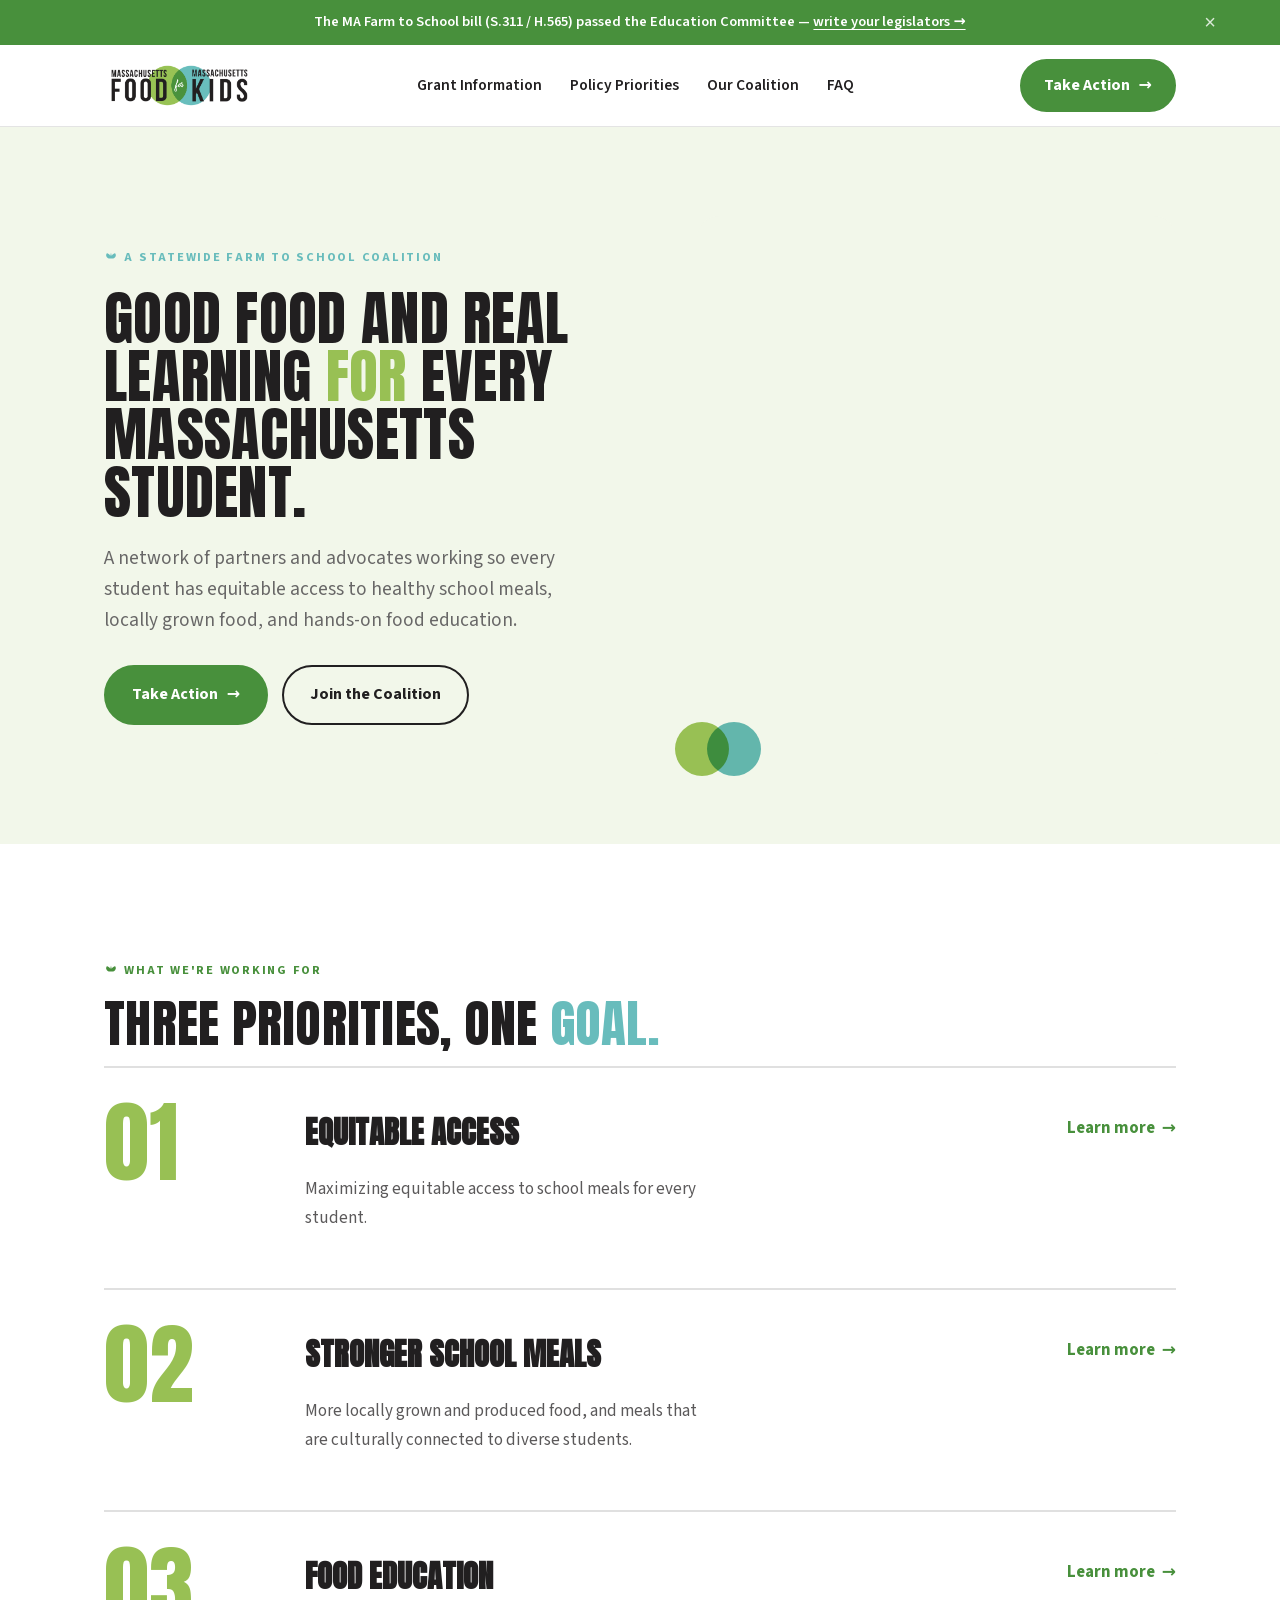
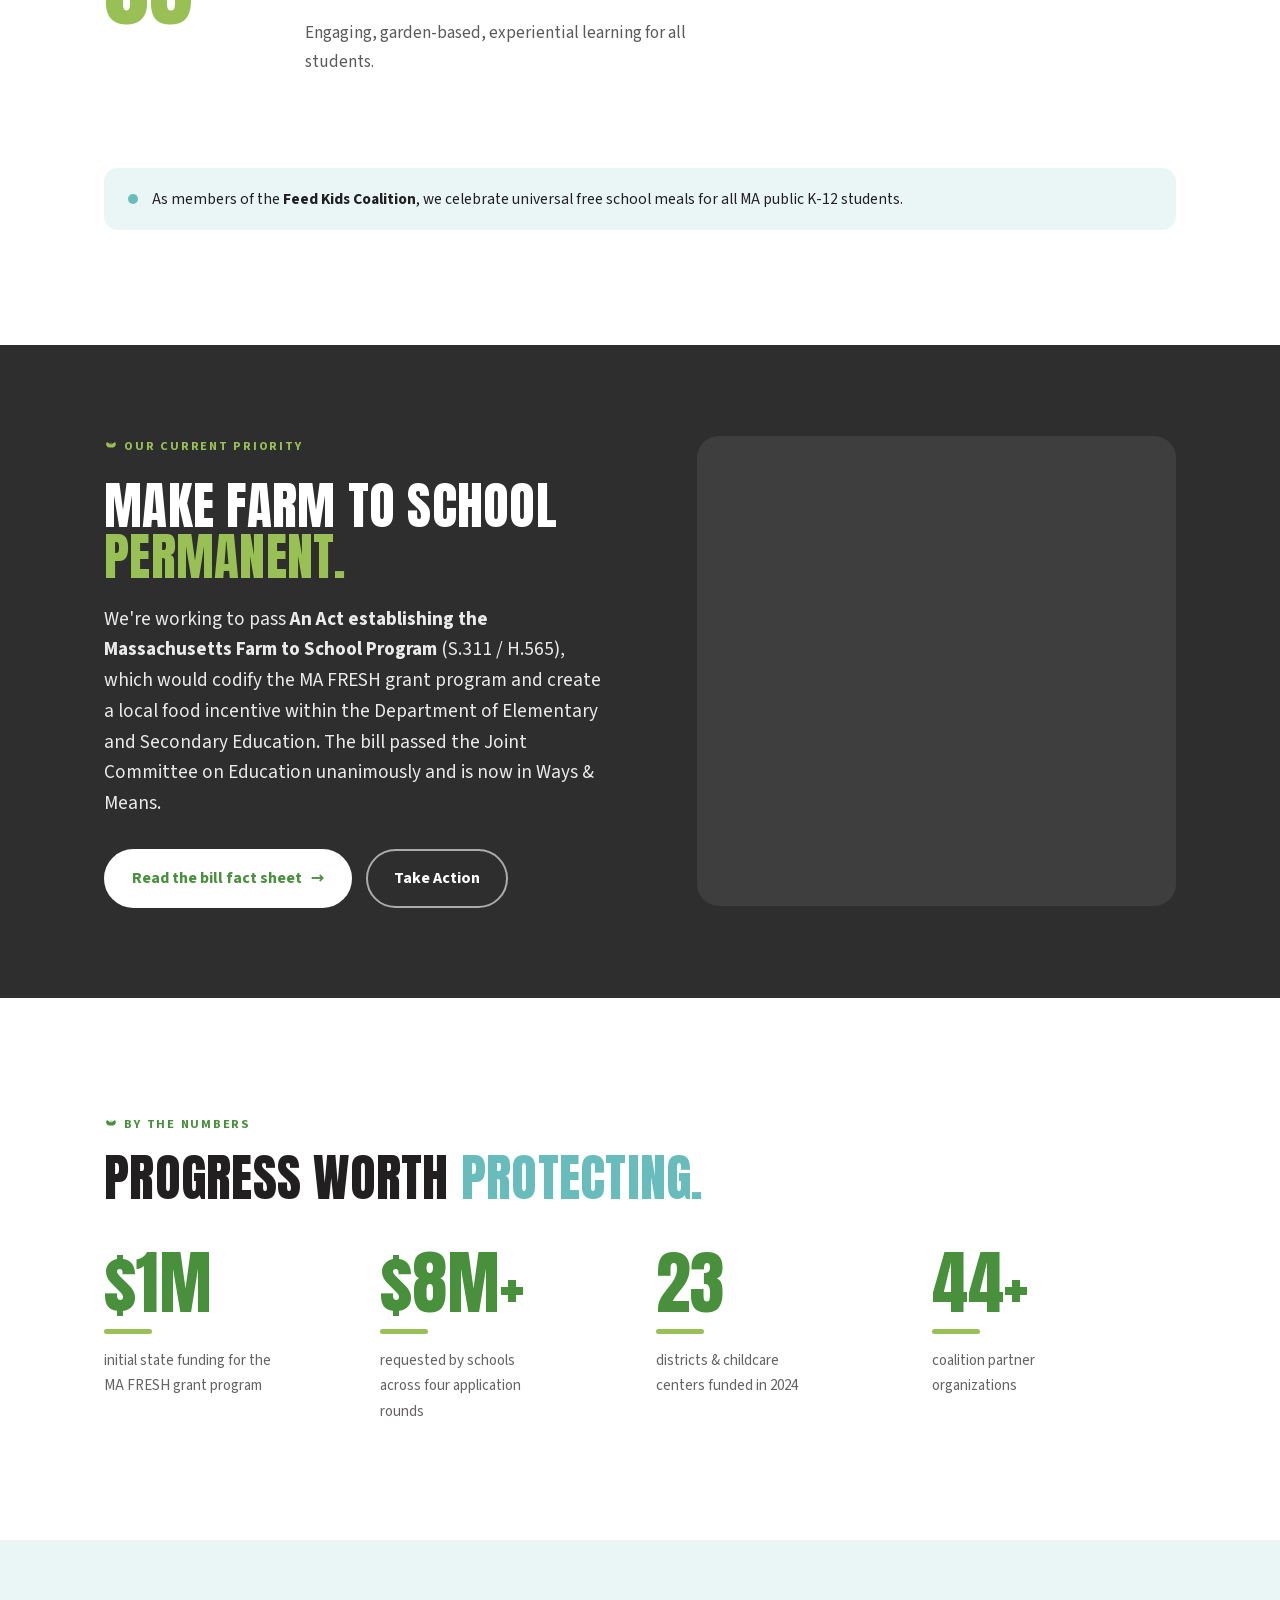
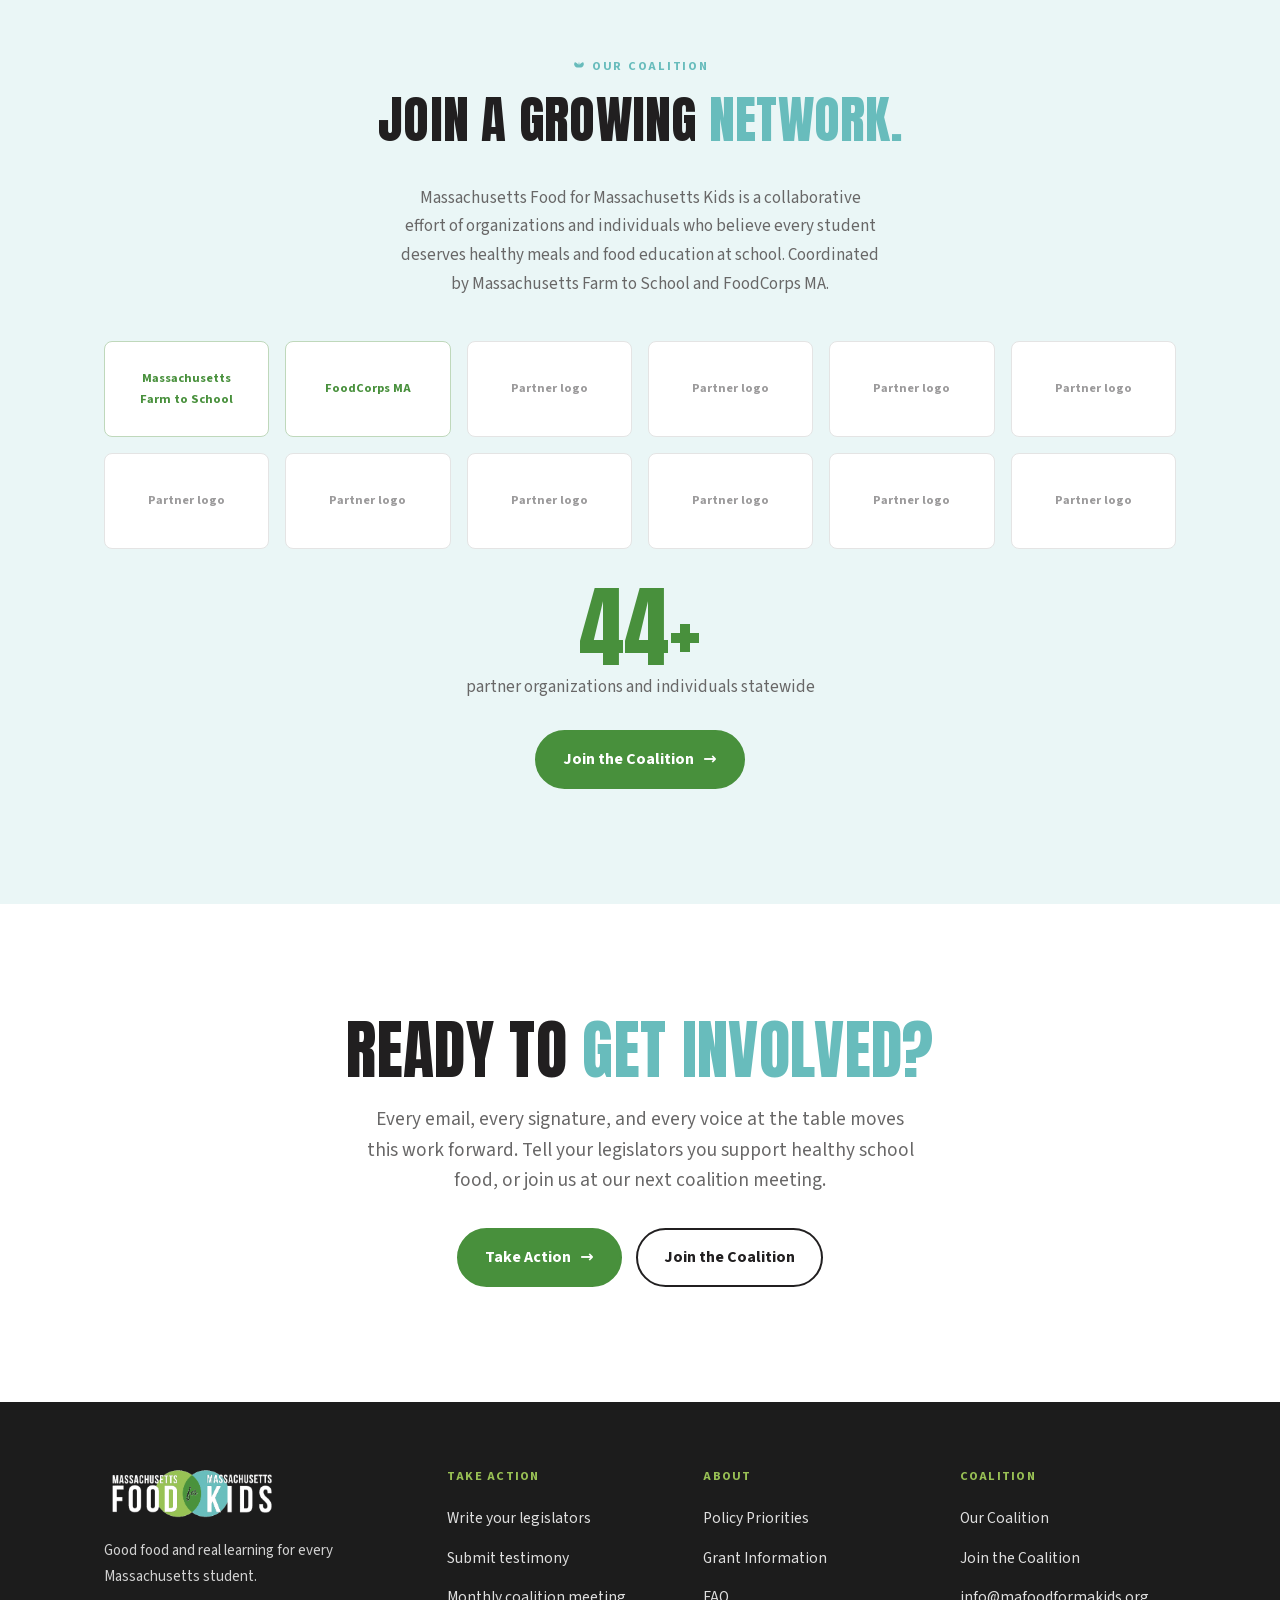
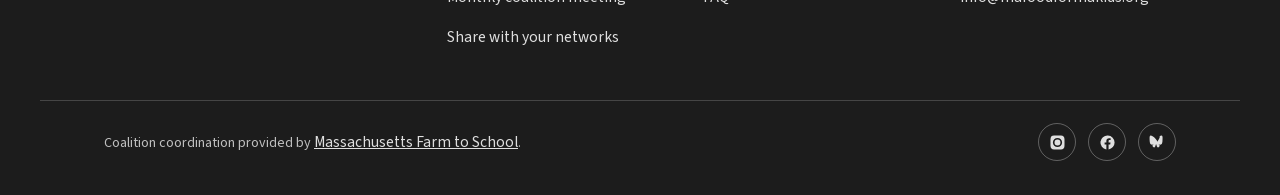
==== index.html @ ed18a5bc "Replace with multipage static site" ====
<!DOCTYPE html>
<html lang="en">
<head>
<meta charset="utf-8">
<meta name="viewport" content="width=device-width, initial-scale=1">
<title>MA Food for MA Kids — Home (V4 · Magazine Overlay)</title>
<link rel="stylesheet" href="fonts.css">
<link rel="stylesheet" href="styles.css">
<style>
/* ===== V4 — Magazine Overlay (no italic; teal color-emphasis) ===== */

/* V1 Editorial hero (ported in exactly) */
.hero{ padding-block: clamp(48px, 7vw, 96px); }
.hero__grid{ display:grid; grid-template-columns: 1.05fr 0.95fr; gap: clamp(32px, 5vw, 72px); align-items:center; }
.hero h1{ margin: 4px 0 22px; }
.hero .lede{ max-width: 46ch; margin: 0 0 30px; }
.hero__media{ position: relative; }
.hero__media image-slot{ width:100%; height: clamp(360px, 42vw, 540px); border-radius: var(--r-lg); }
.venn{ position:absolute; left:-22px; bottom:-22px; display:flex; }
.venn i{ width:54px; height:54px; border-radius:50%; display:block; }
.venn .c1{ background: var(--leaf); }
.venn .c2{ background: var(--teal); margin-left:-22px; mix-blend-mode:multiply; }
.display .em{ color: var(--teal); }
.band-green .display .em{ color: var(--leaf); }

/* HERO: full-bleed photo with a solid green content block overlapping bottom-left */
.v4hero{ position:relative; min-height: clamp(620px, 90vh, 940px); display:flex; align-items:flex-end; }
.v4hero__media{ position:absolute; inset:0; }
.v4hero__media image-slot{ width:100%; height:100%; }
.v4hero__panel{
  position:relative; z-index:2; background: var(--white); color: var(--ink);
  width: min(660px, 92%); margin: 0 0 clamp(28px, 4vw, 56px) 0;
  padding: clamp(34px,4vw,56px); border-radius: var(--r-lg);
}
.v4hero__panel .eyebrow{ color: var(--teal); }
.v4hero h1{ color: var(--ink); margin: 6px 0 20px; }
.v4hero h1 .em{ color: var(--teal); }
.v4hero .lede{ color: color-mix(in srgb, var(--ink) 68%, white); max-width: 46ch; margin-bottom: 28px; }
.v4hero__venn{ position:absolute; top:-30px; right: 40px; display:flex; z-index:3; }
.v4hero__venn i{ width:60px;height:60px;border-radius:50%; }
.v4hero__venn .c1{ background: var(--leaf); }
.v4hero__venn .c2{ background: var(--teal); margin-left:-26px; mix-blend-mode:multiply; }

/* mission */
.v4mission{ text-align:center; }
.v4mission h2{ max-width: 18ch; margin-inline:auto; }
.v4mission p{ max-width: 52ch; margin: 22px auto 0; }

/* PILLARS: big stacked rows */
.v4pillars__head{ margin-bottom: 16px; }
.v4row{ display:grid; grid-template-columns: 150px 1fr auto; gap: clamp(20px,4vw,56px); align-items:start; padding: 38px 0; border-top: 2px solid color-mix(in srgb,var(--ink) 14%, white); }
.v4row:last-of-type{ border-bottom: 2px solid color-mix(in srgb,var(--ink) 14%, white); }
.v4row__num{ font-family: var(--display); font-size: clamp(56px,7vw,104px); color: var(--leaf); line-height:.82; }
.v4row h3{ font-family: var(--display); text-transform:uppercase; font-size: clamp(24px,2.4vw,34px); margin-bottom:10px; }
.v4row p{ font-size: 17px; color: color-mix(in srgb,var(--ink) 74%, white); max-width: 52ch; }
.v4row .tlink{ white-space:nowrap; margin-top: 8px; }
.v4feedkids{ margin-top: 36px; background: var(--wash-teal); border-radius: var(--r); padding: 18px 24px; display:flex; align-items:center; gap:14px; font-size:15.5px; }
.v4feedkids .dot{ width:10px;height:10px;border-radius:50%;background:var(--teal);flex:none; }

/* feature: photo right, green band */
.v4feature__grid{ display:grid; grid-template-columns: 1.05fr 0.95fr; gap: clamp(32px,5vw,68px); align-items:center; padding-block: clamp(56px,7vw,96px); }
.v4feature__media image-slot{ width:100%; height: clamp(320px,38vw,470px); border-radius: var(--r-lg); }
.v4feature .lede{ color: rgba(255,255,255,.9); max-width: 50ch; }
.v4feature em{ font-style: normal; font-weight:700; }
.v4feature h2{ margin: 6px 0 22px; }
.v4feature .btns{ margin-top: 30px; }

/* STATS: left-aligned with leaf underline bars, on teal wash */
.v4stats__head{ margin-bottom: 48px; }
.v4stats{ display:grid; grid-template-columns: repeat(4,1fr); gap: 32px; }
.v4stat__n{ font-family: var(--display); font-size: clamp(50px,5.5vw,84px); color: var(--green); line-height:.9; }
.v4stat__bar{ width:48px; height:5px; background: var(--leaf); margin: 14px 0 14px; border-radius:3px; }
.v4stat__l{ font-size:15px; color: color-mix(in srgb,var(--ink) 70%, white); max-width: 24ch; }

/* coalition */
.v4coal{ text-align:center; }
.v4coal__head{ margin-bottom: 38px; }
.v4coal__head .eyebrow{ justify-content:center; }
.v4coal p{ max-width: 60ch; margin-inline:auto; }
.v4logowall{ display:grid; grid-template-columns: repeat(6,1fr); gap: 16px; margin: 42px 0 34px; }
.v4logowall div{ height:96px; border:1px solid color-mix(in srgb,var(--ink) 12%, white); border-radius: var(--r-sm); display:grid; place-items:center; background:var(--white); font-weight:700; color: color-mix(in srgb,var(--ink) 45%, white); font-size:12.5px; text-align:center; padding:8px; }
.v4logowall div:nth-child(-n+2){ color: var(--green); border-color: color-mix(in srgb,var(--green) 35%, white); }
.v4coal__count{ font-family: var(--display); font-size: clamp(54px,7vw,92px); color: var(--green); line-height:1; }

/* closing */
.v4closing{ text-align:center; }
.v4closing h2{ margin-inline:auto; }
.v4closing p{ max-width:56ch; margin: 22px auto 32px; }
.v4closing .btns{ justify-content:center; }

@media (max-width: 860px){
  .hero__grid{ grid-template-columns: 1fr; }
  .hero__media{ order:-1; }
  .v4hero{ align-items:stretch; }
  .v4hero__panel{ width:100%; margin:0; border-radius:0; }
  .v4row{ grid-template-columns: 90px 1fr; }
  .v4row .tlink{ grid-column: 2; }
  .v4feature__grid{ grid-template-columns: 1fr; }
  .v4feature__media{ order:-1; }
  .v4stats{ grid-template-columns: 1fr 1fr; gap: 36px 24px; }
  .v4logowall{ grid-template-columns: repeat(3,1fr); }
}
@media (max-width: 520px){
  .v4hero{ min-height: 0; }
  .v4hero__media{ position:relative; height: 300px; }
  .v4hero__media image-slot{ height:300px; }
  .v4hero__panel{ z-index:2; }
  .v4logowall{ grid-template-columns: repeat(2,1fr); }
}
</style>
</head>
<body style="background-color: rgb(255, 255, 255)">

<div class="announce announce__wrap" id="announce">
  <div class="announce__in">
    <span>The MA Farm to School bill (S.311 / H.565) passed the Education Committee — <a href="#take-action">write your legislators →</a></span>
  </div>
  <button class="announce__x" aria-label="Dismiss" onclick="document.getElementById('announce').classList.add('is-hidden')">×</button>
</div>

<header class="header">
  <div class="wrap header__in">
    <a class="header__logo" href="#" aria-label="MA Food for MA Kids home"><img src="assets/logo.png" alt="Massachusetts Food for Massachusetts Kids"></a>
    <nav class="nav">
      <a href="grant-information.html">Grant Information</a>
      <a href="policy-priorities.html">Policy Priorities</a>
      <a href="our-coalition.html">Our Coalition</a>
      <a href="faq.html">FAQ</a>
    </nav>
    <div class="header__cta">
      <a href="take-action.html" class="btn btn-primary btn-only-desktop">Take Action <span class="arr">→</span></a>
      <button class="burger" aria-label="Open menu" onclick="toggleDrawer(true)"><span></span><span></span><span></span></button>
    </div>
  </div>
</header>

<div class="drawer__bg" id="drawerBg" onclick="toggleDrawer(false)"></div>
<aside class="drawer" id="drawer">
  <button class="drawer__x" aria-label="Close menu" onclick="toggleDrawer(false)">×</button>
  <a href="grant-information.html">Grant Information</a>
  <a href="policy-priorities.html">Policy Priorities</a>
  <a href="our-coalition.html">Our Coalition</a>
  <a href="faq.html">FAQ</a>
  <a href="take-action.html" class="btn btn-primary">Take Action <span class="arr">→</span></a>
</aside>

<!-- HERO: magazine overlay -->
<section class="hero" style="background:#f2f7ea;">
  <div class="wrap hero__grid">
    <div>
      <p class="eyebrow"><svg class="sprout" viewBox="0 0 24 24"><path d="M12 22c0-6 0-9 0-9 0 0-5 .5-7-2.5C2 7 5 4 5 4s4 1 6 4c0-1 1-5 1-5s1 4 1 5c2-3 6-4 6-4s3 3 0 6.5C17 13.5 12 13 12 13"/></svg> A STATEWIDE FARM TO SCHOOL COALITION</p>
      <h1 class="display h-hero">GOOD FOOD AND REAL LEARNING <span style="color:#98c054">FOR</span> EVERY MASSACHUSETTS STUDENT.</h1>
      <p class="lede muted">A network of partners and advocates working so every student has equitable access to healthy school meals, locally grown food, and hands-on food education.</p>
      <div class="btns">
        <a href="#take-action" class="btn btn-primary">Take Action <span class="arr">→</span></a>
        <a href="#coalition" class="btn btn-outline">Join the Coalition</a>
      </div>
    </div>
    <div class="hero__media">
      <image-slot id="v1-hero" src="assets/dropped/v1-hero.webp" shape="rounded" radius="22" placeholder="School cafeteria or garden photo"></image-slot>
      <span class="venn"><i class="c1"></i><i class="c2"></i></span>
    </div>
  </div>
</section>

<!-- PILLARS: big stacked rows -->
<section class="section" id="policy">
  <div class="wrap">
    <div class="v4pillars__head">
      <p class="eyebrow leaf"><svg class="sprout" viewBox="0 0 24 24"><path d="M12 22c0-6 0-9 0-9 0 0-5 .5-7-2.5C2 7 5 4 5 4s4 1 6 4c0-1 1-5 1-5s1 4 1 5c2-3 6-4 6-4s3 3 0 6.5C17 13.5 12 13 12 13"/></svg> WHAT WE'RE WORKING FOR</p>
      <h2 class="display h-sec">THREE PRIORITIES, ONE <span class="em">GOAL.</span></h2>
    </div>
    <div class="v4row">
      <div class="v4row__num">01</div>
      <div><h3>Equitable access</h3><p>Maximizing equitable access to school meals for every student.</p></div>
      <a href="#policy" class="tlink">Learn more <span class="arr">→</span></a>
    </div>
    <div class="v4row">
      <div class="v4row__num">02</div>
      <div><h3>Stronger school meals</h3><p>More locally grown and produced food, and meals that are culturally connected to diverse students.</p></div>
      <a href="#policy" class="tlink">Learn more <span class="arr">→</span></a>
    </div>
    <div class="v4row">
      <div class="v4row__num">03</div>
      <div><h3>Food education</h3><p>Engaging, garden-based, experiential learning for all students.</p></div>
      <a href="#policy" class="tlink">Learn more <span class="arr">→</span></a>
    </div>
    <div class="v4feedkids">
      <span class="dot"></span>
      <span>As members of the <strong>Feed Kids Coalition</strong>, we celebrate universal free school meals for all MA public K-12 students.</span>
    </div>
  </div>
</section>

<!-- FEATURE -->
<section class="band-green v4feature on-green" id="grant" style="background-color: rgb(46, 46, 46)">
  <div class="wrap v4feature__grid">
    <div>
      <p class="eyebrow" style="color:var(--leaf)"><svg class="sprout" viewBox="0 0 24 24"><path d="M12 22c0-6 0-9 0-9 0 0-5 .5-7-2.5C2 7 5 4 5 4s4 1 6 4c0-1 1-5 1-5s1 4 1 5c2-3 6-4 6-4s3 3 0 6.5C17 13.5 12 13 12 13"/></svg> OUR CURRENT PRIORITY</p>
      <h2 class="display h-sec">MAKE FARM TO SCHOOL <span class="em">PERMANENT.</span></h2>
      <p class="lede">We're working to pass <em>An Act establishing the Massachusetts Farm to School Program</em> (S.311 / H.565), which would codify the MA FRESH grant program and create a local food incentive within the Department of Elementary and Secondary Education. The bill passed the Joint Committee on Education unanimously and is now in Ways &amp; Means.</p>
      <div class="btns">
        <a href="#grant" class="btn btn-primary">Read the bill fact sheet <span class="arr">→</span></a>
        <a href="#take-action" class="btn btn-outline">Take Action</a>
      </div>
    </div>
    <div class="v4feature__media">
      <image-slot id="v4-feature" src="assets/dropped/v4-feature.webp" shape="rounded" radius="22" placeholder="Students with local produce"></image-slot>
    </div>
  </div>
</section>

<!-- STATS -->
<section class="section wash-teal" style="background-color: rgb(255, 255, 255)">
  <div class="wrap">
    <div class="v4stats__head">
      <p class="eyebrow leaf"><svg class="sprout" viewBox="0 0 24 24"><path d="M12 22c0-6 0-9 0-9 0 0-5 .5-7-2.5C2 7 5 4 5 4s4 1 6 4c0-1 1-5 1-5s1 4 1 5c2-3 6-4 6-4s3 3 0 6.5C17 13.5 12 13 12 13"/></svg> BY THE NUMBERS</p>
      <h2 class="display h-sec">PROGRESS WORTH <span class="em">PROTECTING.</span></h2>
    </div>
    <div class="v4stats">
      <div><div class="v4stat__n">$1M</div><div class="v4stat__bar"></div><div class="v4stat__l">initial state funding for the MA FRESH grant program</div></div>
      <div><div class="v4stat__n">$8M+</div><div class="v4stat__bar"></div><div class="v4stat__l">requested by schools across four application rounds</div></div>
      <div><div class="v4stat__n">23</div><div class="v4stat__bar"></div><div class="v4stat__l">districts &amp; childcare centers funded in 2024</div></div>
      <div><div class="v4stat__n">44+</div><div class="v4stat__bar"></div><div class="v4stat__l">coalition partner organizations</div></div>
    </div>
  </div>
</section>

<!-- COALITION -->
<section class="section wash-teal v4coal" id="coalition">
  <div class="wrap">
    <div class="v4coal__head">
      <p class="eyebrow"><svg class="sprout" viewBox="0 0 24 24"><path d="M12 22c0-6 0-9 0-9 0 0-5 .5-7-2.5C2 7 5 4 5 4s4 1 6 4c0-1 1-5 1-5s1 4 1 5c2-3 6-4 6-4s3 3 0 6.5C17 13.5 12 13 12 13"/></svg> OUR COALITION</p>
      <h2 class="display h-sec">JOIN A GROWING <span class="em">NETWORK.</span></h2>
    </div>
    <p class="muted">Massachusetts Food for Massachusetts Kids is a collaborative effort of organizations and individuals who believe every student deserves healthy meals and food education at school. Coordinated by Massachusetts Farm to School and FoodCorps MA.</p>
    <div class="v4logowall">
      <div>Massachusetts<br>Farm to School</div>
      <div>FoodCorps MA</div>
      <div>Partner logo</div>
      <div>Partner logo</div>
      <div>Partner logo</div>
      <div>Partner logo</div>
      <div>Partner logo</div>
      <div>Partner logo</div>
      <div>Partner logo</div>
      <div>Partner logo</div>
      <div>Partner logo</div>
      <div>Partner logo</div>
    </div>
    <div class="v4coal__count">44+</div>
    <p class="muted" style="margin-top:0">partner organizations and individuals statewide</p>
    <div class="btns" style="justify-content:center; margin-top:28px"><a href="#coalition" class="btn btn-primary">Join the Coalition <span class="arr">→</span></a></div>
  </div>
</section>

<!-- CLOSING -->
<section class="section v4closing" id="take-action">
  <div class="wrap">
    <h2 class="display h-band">READY TO <span class="em">GET INVOLVED?</span></h2>
    <p class="lede muted">Every email, every signature, and every voice at the table moves this work forward. Tell your legislators you support healthy school food, or join us at our next coalition meeting.</p>
    <div class="btns">
      <a href="#take-action" class="btn btn-primary">Take Action <span class="arr">→</span></a>
      <a href="#coalition" class="btn btn-outline">Join the Coalition</a>
    </div>
  </div>
</section>

<footer class="footer" id="faq" style="background-color: rgb(28, 28, 28)">
  <div class="wrap footer__top">
    <div class="footer__brand">
      <img src="assets/logo-white.png" alt="Massachusetts Food for Massachusetts Kids">
      <p>Good food and real learning for every Massachusetts student.</p>
    </div>
    <div>
      <h4>Take Action</h4>
      <ul>
        <li><a href="#take-action">Write your legislators</a></li>
        <li><a href="#take-action">Submit testimony</a></li>
        <li><a href="#take-action">Monthly coalition meeting</a></li>
        <li><a href="#take-action">Share with your networks</a></li>
      </ul>
    </div>
    <div>
      <h4>About</h4>
      <ul>
        <li><a href="#policy">Policy Priorities</a></li>
        <li><a href="#grant">Grant Information</a></li>
        <li><a href="#faq">FAQ</a></li>
      </ul>
    </div>
    <div>
      <h4>Coalition</h4>
      <ul>
        <li><a href="#coalition">Our Coalition</a></li>
        <li><a href="#coalition">Join the Coalition</a></li>
        <li><a href="mailto:info@mafoodformakids.org">info@mafoodformakids.org</a></li>
      </ul>
    </div>
  </div>
  <div class="wrap footer__bottom">
    <span>Coalition coordination provided by <a href="https://massfarmtoschool.org" style="text-decoration:underline">Massachusetts Farm to School</a>.</span>
    <div class="footer__social">
      <a href="#" aria-label="Instagram"><svg viewBox="0 0 24 24"><path d="M12 2.2c3.2 0 3.6 0 4.9.07 3.3.15 4.8 1.7 4.95 4.95.06 1.3.07 1.7.07 4.9s0 3.6-.07 4.9c-.15 3.25-1.66 4.8-4.95 4.95-1.3.06-1.7.07-4.9.07s-3.6 0-4.9-.07c-3.3-.15-4.8-1.7-4.95-4.95C2.09 15.6 2.08 15.2 2.08 12s0-3.6.07-4.9C2.3 3.85 3.8 2.3 7.1 2.27 8.4 2.21 8.8 2.2 12 2.2zm0 3.3a6.5 6.5 0 100 13 6.5 6.5 0 000-13zm0 10.7a4.2 4.2 0 110-8.4 4.2 4.2 0 010 8.4zm6.4-10.9a1.5 1.5 0 11-3 0 1.5 1.5 0 013 0z"/></svg></a>
      <a href="#" aria-label="Facebook"><svg viewBox="0 0 24 24"><path d="M22 12a10 10 0 10-11.6 9.9v-7H7.9V12h2.5V9.8c0-2.5 1.5-3.9 3.8-3.9 1.1 0 2.2.2 2.2.2v2.5h-1.3c-1.2 0-1.6.8-1.6 1.6V12h2.8l-.45 2.9h-2.35v7A10 10 0 0022 12z"/></svg></a>
      <a href="#" aria-label="Bluesky"><svg viewBox="0 0 24 24"><path d="M12 10.8C10.9 8.6 7.9 4.7 5.1 3.1 2.4 1.5 1.4 2.2 1 3.4.6 4.7 1 9.6 1 10.2c0 .6.4 3.6 1.5 4.4 1.1.8 3.3.3 4.5 0-2.1.6-2.6 2-1.4 3.4 2.3 2.6 3.3-.7 3.5-1.3l.9-2.7.9 2.7c.2.6 1.2 3.9 3.5 1.3 1.2-1.4.7-2.8-1.4-3.4 1.2.3 3.4.8 4.5 0 1.1-.8 1.5-3.8 1.5-4.4 0-.6.4-5.5 0-6.8-.4-1.2-1.4-1.9-4.1-.3C16.1 4.7 13.1 8.6 12 10.8z"/></svg></a>
    </div>
  </div>
</footer>

<script src="assets/image-slot.js"></script>
<script>
function toggleDrawer(open){
  document.getElementById('drawer').classList.toggle('open', open);
  document.getElementById('drawerBg').classList.toggle('open', open);
}
</script>
</body>
</html>
---- fonts.css ----
/* Self-hosted fonts — latin subset only */
@font-face {
  font-family: 'Anton';
  font-style: normal;
  font-weight: 400;
  font-display: swap;
  src: url('assets/fonts/Anton-400.woff2') format('woff2');
  unicode-range: U+0000-00FF, U+0131, U+0152-0153, U+02BB-02BC, U+02C6, U+02DA, U+02DC, U+0304, U+0308, U+0329, U+2000-206F, U+20AC, U+2122, U+2191, U+2193, U+2212, U+2215, U+FEFF, U+FFFD;
}
@font-face {
  font-family: 'Source Sans 3';
  font-style: normal;
  font-weight: 400;
  font-display: swap;
  src: url('assets/fonts/SourceSans3-400.woff2') format('woff2');
  unicode-range: U+0000-00FF, U+0131, U+0152-0153, U+02BB-02BC, U+02C6, U+02DA, U+02DC, U+0304, U+0308, U+0329, U+2000-206F, U+20AC, U+2122, U+2191, U+2193, U+2212, U+2215, U+FEFF, U+FFFD;
}
@font-face {
  font-family: 'Source Sans 3';
  font-style: normal;
  font-weight: 600;
  font-display: swap;
  src: url('assets/fonts/SourceSans3-600.woff2') format('woff2');
  unicode-range: U+0000-00FF, U+0131, U+0152-0153, U+02BB-02BC, U+02C6, U+02DA, U+02DC, U+0304, U+0308, U+0329, U+2000-206F, U+20AC, U+2122, U+2191, U+2193, U+2212, U+2215, U+FEFF, U+FFFD;
}
@font-face {
  font-family: 'Source Sans 3';
  font-style: normal;
  font-weight: 700;
  font-display: swap;
  src: url('assets/fonts/SourceSans3-700.woff2') format('woff2');
  unicode-range: U+0000-00FF, U+0131, U+0152-0153, U+02BB-02BC, U+02C6, U+02DA, U+02DC, U+0304, U+0308, U+0329, U+2000-206F, U+20AC, U+2122, U+2191, U+2193, U+2212, U+2215, U+FEFF, U+FFFD;
}
---- styles.css ----
/* ============================================================
   MA Food for MA Kids — shared design system
   Palette is LOGO-ONLY + white + faint same-family tints.
   No cream. No off-palette color. Flat only (no shadows/glows).
   ============================================================ */

:root{
  --green:      #48903C;  /* deep green — bands, footer, primary btn */
  --leaf:       #98C054;  /* bright accent — stats, highlights */
  --teal:       #68BCBC;  /* child-site signature — sparingly */
  --ink:        #211F20;  /* charcoal — body + most headlines */
  --white:      #FFFFFF;
  --wash-green: #F2F7EA;  /* light green wash */
  --wash-teal:  #EAF6F6;  /* light teal wash */

  --maxw: 1200px;
  --gutter: clamp(20px, 5vw, 64px);

  --r-sm: 8px;
  --r:    14px;
  --r-lg: 22px;
  --pill: 999px;

  --display: "Anton", "Oswald", system-ui, sans-serif;
  --accent:  "Playfair Display", Georgia, serif;
  --body:    "Source Sans 3", system-ui, -apple-system, sans-serif;
}

*{ box-sizing: border-box; }
html{ -webkit-text-size-adjust: 100%; }
body{
  margin:0;
  font-family: var(--body);
  color: var(--ink);
  background: var(--white);
  font-size: 17px;
  line-height: 1.7;
  -webkit-font-smoothing: antialiased;
}
img{ display:block; max-width:100%; }
a{ color: inherit; }

.wrap{ max-width: var(--maxw); margin-inline: auto; padding-inline: var(--gutter); }

/* ---------- type ---------- */
.eyebrow{
  font-family: var(--body);
  font-weight: 700;
  font-size: 12.5px;
  letter-spacing: 0.14em;
  text-transform: uppercase;
  color: var(--teal);
  display: inline-flex;
  align-items: center;
  gap: 0.5em;
  white-space: nowrap;
  margin: 0 0 18px;
}
.eyebrow.leaf{ color: var(--green); }
.eyebrow .sprout{ width: 14px; height: 14px; flex: none; }
.eyebrow .sprout path{ fill: currentColor; }

h1,h2,h3{ margin:0; }

.display{
  font-family: var(--display);
  font-weight: 400; /* Anton is single-weight */
  text-transform: uppercase;
  line-height: 0.98;
  letter-spacing: 0.005em;
  font-feature-settings: "kern" 1;
}
.display .acc{
  font-family: var(--accent);
  font-weight: 500;
  font-style: italic;
  text-transform: lowercase;
  letter-spacing: -0.01em;
}

.h-hero{ font-size: clamp(38px, 4.6vw, 66px); }
.h-band{ font-size: clamp(38px, 5vw, 76px); }
.h-sec{  font-size: clamp(32px, 4vw, 56px); }

.lede{ font-size: clamp(18px, 1.5vw, 21px); line-height: 1.6; color: var(--ink); }
.muted{ color: color-mix(in srgb, var(--ink) 68%, white); }

/* ---------- buttons ---------- */
.btns{ display:flex; flex-wrap:wrap; gap: 14px; }
.btn{
  display:inline-flex; align-items:center; gap:0.55em;
  font-family: var(--body); font-weight:700; font-size:16px;
  text-decoration:none; cursor:pointer;
  padding: 14px 26px; border-radius: var(--pill);
  border: 2px solid transparent; white-space: nowrap;
  transition: background .18s ease, color .18s ease, border-color .18s ease, transform .18s ease;
}
.btn .arr{ transition: transform .18s ease; }
.btn:hover .arr{ transform: translateX(4px); }
.btn-primary{ background: var(--green); color: var(--white); border-color: var(--green); }
.btn-primary:hover{ background: var(--leaf); border-color: var(--leaf); color: var(--ink); }
.btn-outline{ background: transparent; color: var(--ink); border-color: var(--ink); }
.btn-outline:hover{ border-color: var(--leaf); color: var(--green); }
/* on deep-green bands */
.on-green .btn-primary{ background: var(--white); color: var(--green); border-color: var(--white); }
.on-green .btn-primary:hover{ background: var(--leaf); border-color: var(--leaf); color: var(--ink); }
.on-green .btn-outline{ color: var(--white); border-color: rgba(255,255,255,.6); }
.on-green .btn-outline:hover{ border-color: var(--leaf); color: var(--leaf); }

/* text link with arrow */
.tlink{
  display:inline-flex; align-items:center; gap:.4em;
  font-weight:700; text-decoration:none; color: var(--green);
  border-bottom: 2px solid transparent; padding-bottom:2px; white-space:nowrap;
  transition: color .18s, border-color .18s;
}
.tlink .arr{ transition: transform .18s ease; }
.tlink:hover{ color: color-mix(in srgb, var(--green) 70%, var(--teal)); border-color: var(--leaf); }
.tlink:hover .arr{ transform: translateX(3px); }

/* ---------- announcement bar ---------- */
.announce{
  background: var(--green); color: var(--white);
  font-size: 14.5px; font-weight:600;
}
.announce__in{
  display:flex; align-items:center; justify-content:center; gap:14px;
  padding: 10px clamp(44px, 6vw, 72px); text-align:center;
}
.announce a{ color: var(--white); text-decoration: underline; text-underline-offset: 3px; }
.announce a:hover{ color: var(--leaf); }
.announce__x{
  position:absolute; right: calc(var(--gutter) - 6px); top:50%; transform: translateY(-50%);
  background:none; border:none; color: rgba(255,255,255,.8); cursor:pointer;
  font-size: 20px; line-height:1; padding:6px;
}
.announce__x:hover{ color:#fff; }
.announce__wrap{ position: relative; }
.announce.is-hidden{ display:none; }

/* ---------- header ---------- */
.header{
  position: sticky; top:0; z-index: 50;
  background: var(--white);
  border-bottom: 1px solid color-mix(in srgb, var(--ink) 12%, white);
}
.header__in{
  display:flex; align-items:center; justify-content:space-between;
  gap: 24px; padding-block: 14px;
}
.header__logo img{ height: 46px; width:auto; }
.nav{ display:flex; align-items:center; gap: 28px; }
.nav a{
  text-decoration:none; font-weight:600; font-size:15.5px; color: var(--ink);
  padding: 6px 0; position: relative;
}
.nav a::after{
  content:""; position:absolute; left:0; right:100%; bottom:-2px; height:2px;
  background: var(--teal); transition: right .2s ease;
}
.nav a:hover{ color: var(--green); }
.nav a:hover::after{ right:0; }
.header__cta{ display:flex; align-items:center; gap:14px; }
.header__cta .btn{ padding: 11px 22px; }

.burger{ display:none; background:none; border:none; cursor:pointer; padding:8px; }
.burger span{ display:block; width:26px; height:2.5px; background: var(--ink); margin:5px 0; transition:.2s; }

/* mobile drawer */
.drawer{ display:none; }
@media (max-width: 940px){
  .nav, .header__cta .btn-only-desktop{ display:none; }
  .burger{ display:block; }
  .drawer{
    display:block; position: fixed; inset:0 0 0 auto; width: min(82vw, 340px);
    background: var(--white); z-index: 100; transform: translateX(100%);
    transition: transform .25s ease; padding: 24px; border-left:1px solid #eee;
    overflow:auto;
  }
  .drawer.open{ transform: translateX(0); }
  .drawer__bg{ position: fixed; inset:0; background: rgba(33,31,32,.4); z-index:99; opacity:0; pointer-events:none; transition:opacity .25s; }
  .drawer__bg.open{ opacity:1; pointer-events:auto; }
  .drawer a{ display:block; text-decoration:none; font-weight:700; font-size:20px; padding:14px 0; border-bottom:1px solid #f0f0f0; color:var(--ink); }
  .drawer .btn{ margin-top:18px; width:100%; justify-content:center; }
  .drawer__x{ background:none;border:none;font-size:30px;cursor:pointer;float:right;color:var(--ink); }
}

/* ---------- footer ---------- */
.footer{ background: var(--green); color: var(--white); }
.footer__top{
  display:grid; grid-template-columns: 1.4fr 1fr 1fr 1fr; gap: 40px;
  padding-block: 64px 48px;
}
.footer__brand img{ height: 54px; margin-bottom: 18px; }
.footer__brand p{ color: rgba(255,255,255,.8); font-size:15px; max-width: 34ch; }
.footer h4{
  font-family: var(--body); font-weight:700; text-transform:uppercase;
  letter-spacing:.1em; font-size:12.5px; color: var(--leaf); margin:0 0 16px;
}
.footer ul{ list-style:none; margin:0; padding:0; display:flex; flex-direction:column; gap:11px; }
.footer a{ color: rgba(255,255,255,.86); text-decoration:none; font-size:15.5px; }
.footer a:hover{ color: var(--leaf); }
.footer__bottom{
  border-top:1px solid rgba(255,255,255,.18); padding-block: 22px 34px;
  display:flex; align-items:center; justify-content:space-between; gap:18px; flex-wrap:wrap;
  font-size:14px; color: rgba(255,255,255,.72);
}
.footer__social{ display:flex; gap:12px; }
.footer__social a{ width:38px; height:38px; border:1px solid rgba(255,255,255,.3); border-radius:var(--pill); display:grid; place-items:center; }
.footer__social a:hover{ border-color: var(--leaf); background: rgba(255,255,255,.06); }
.footer__social svg{ width:17px; height:17px; fill: currentColor; }
@media (max-width: 820px){
  .footer__top{ grid-template-columns: 1fr 1fr; gap:34px; }
  .footer__brand{ grid-column: 1 / -1; }
}

/* ---------- shared section helpers ---------- */
.section{ padding-block: clamp(64px, 9vw, 120px); }
.band-green{ background: var(--green); color: var(--white); }
.band-green .muted{ color: rgba(255,255,255,.82); }
.wash-green{ background: var(--wash-green); }
.wash-teal{ background: var(--wash-teal); }

/* image slot baseline */
image-slot{ display:block; background: var(--wash-green); }
.band-green image-slot{ background: rgba(255,255,255,.08); }
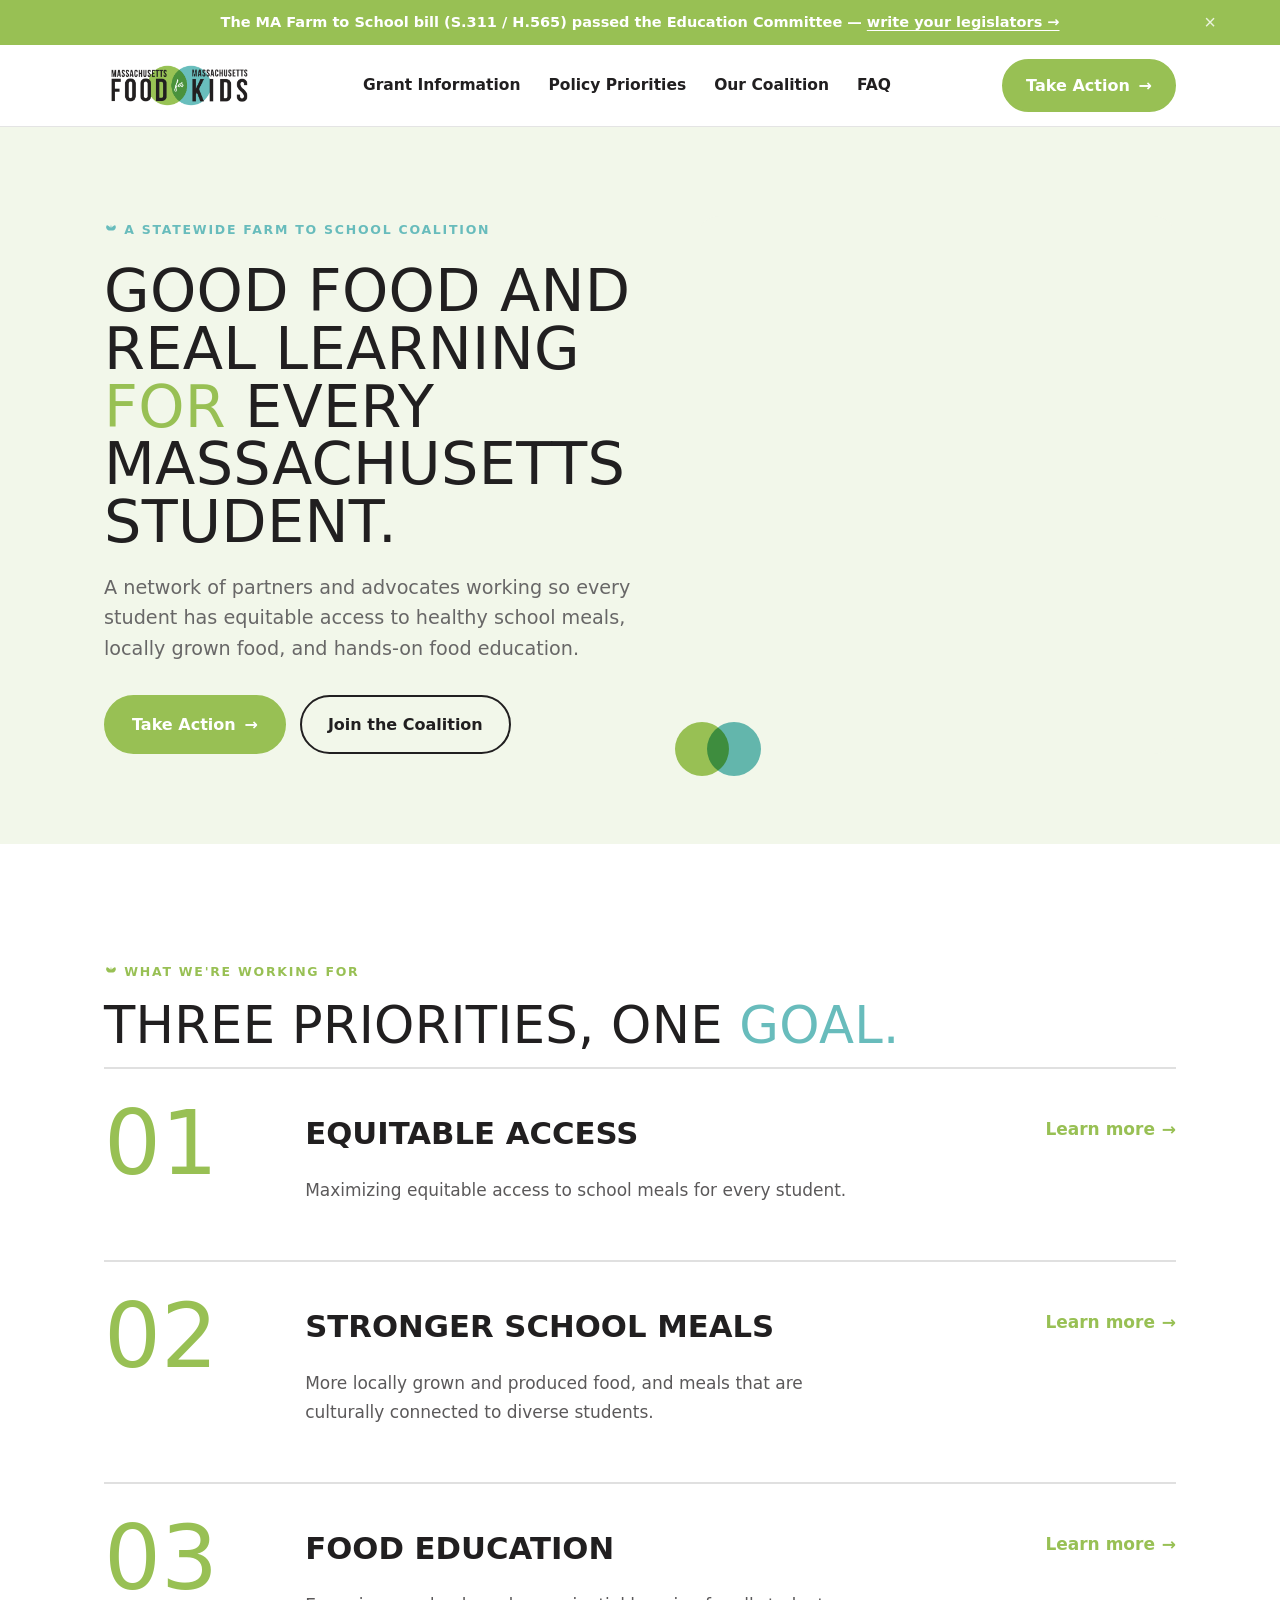
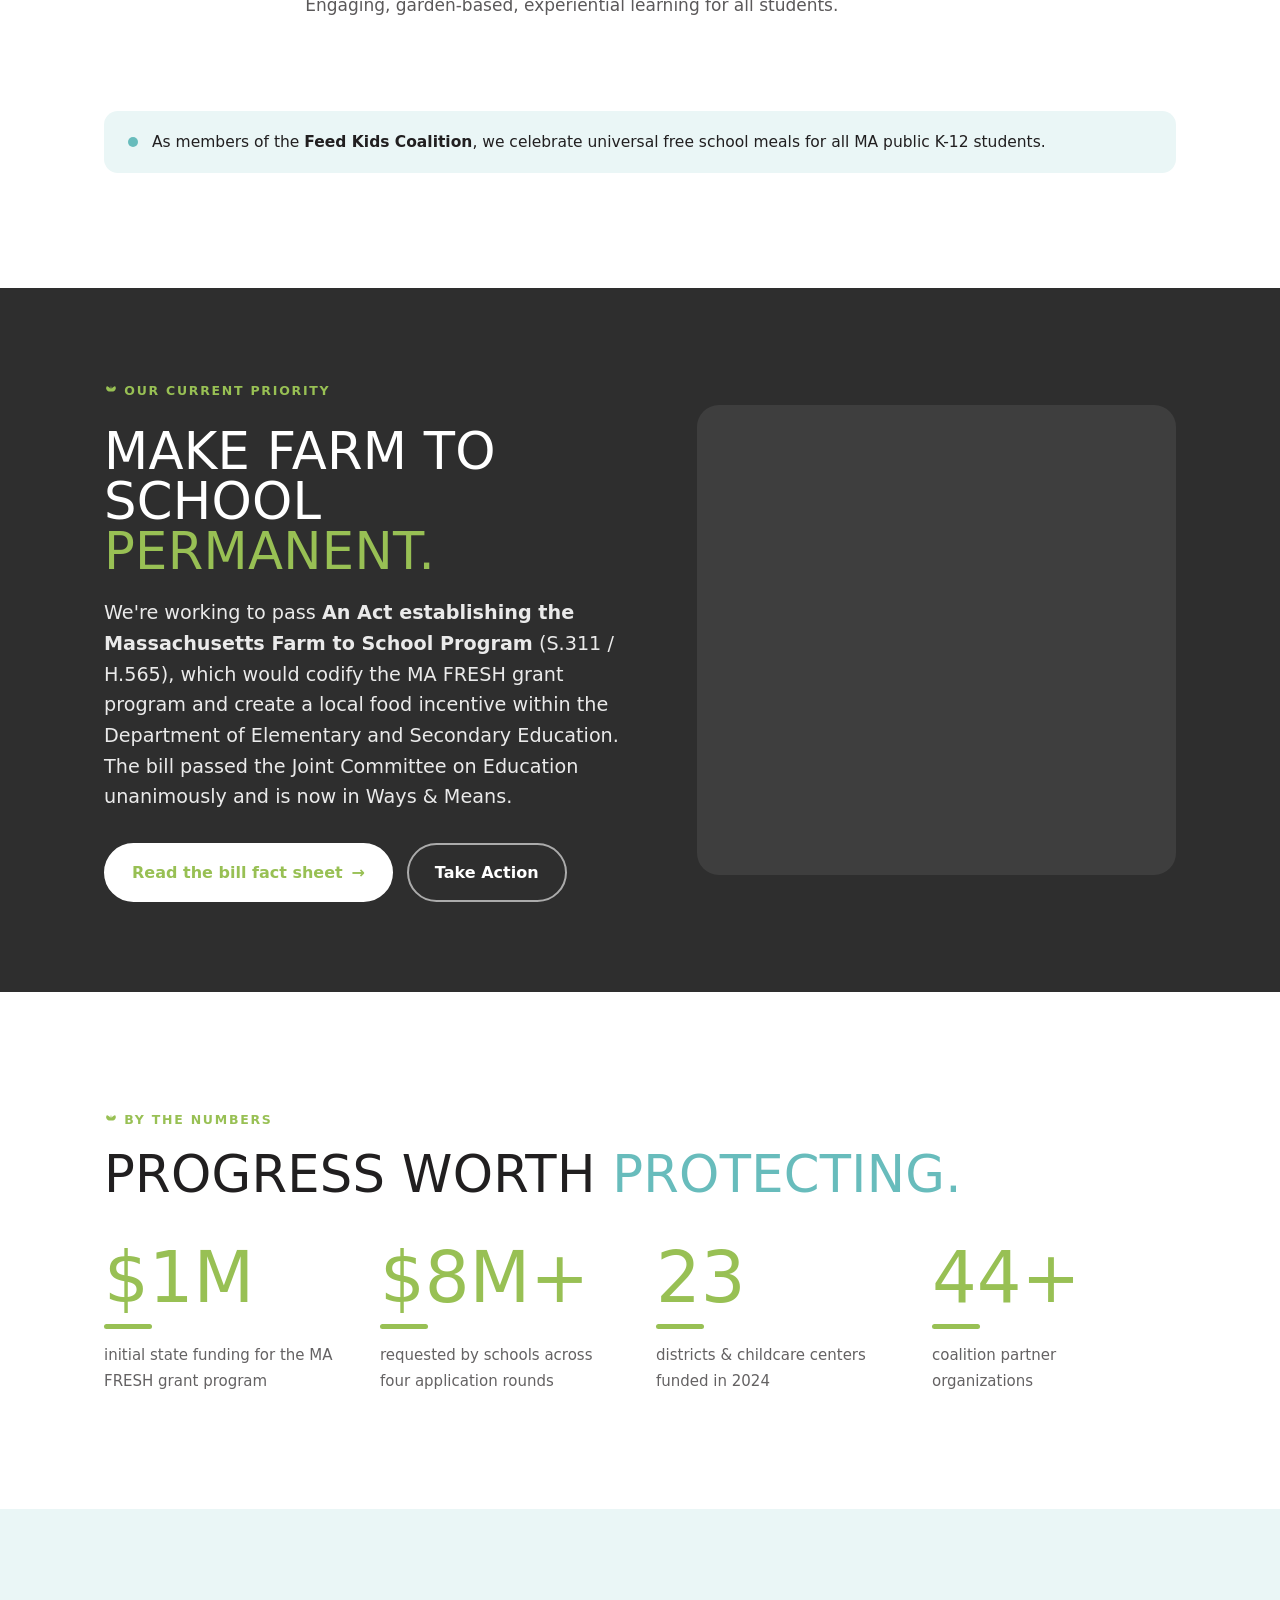
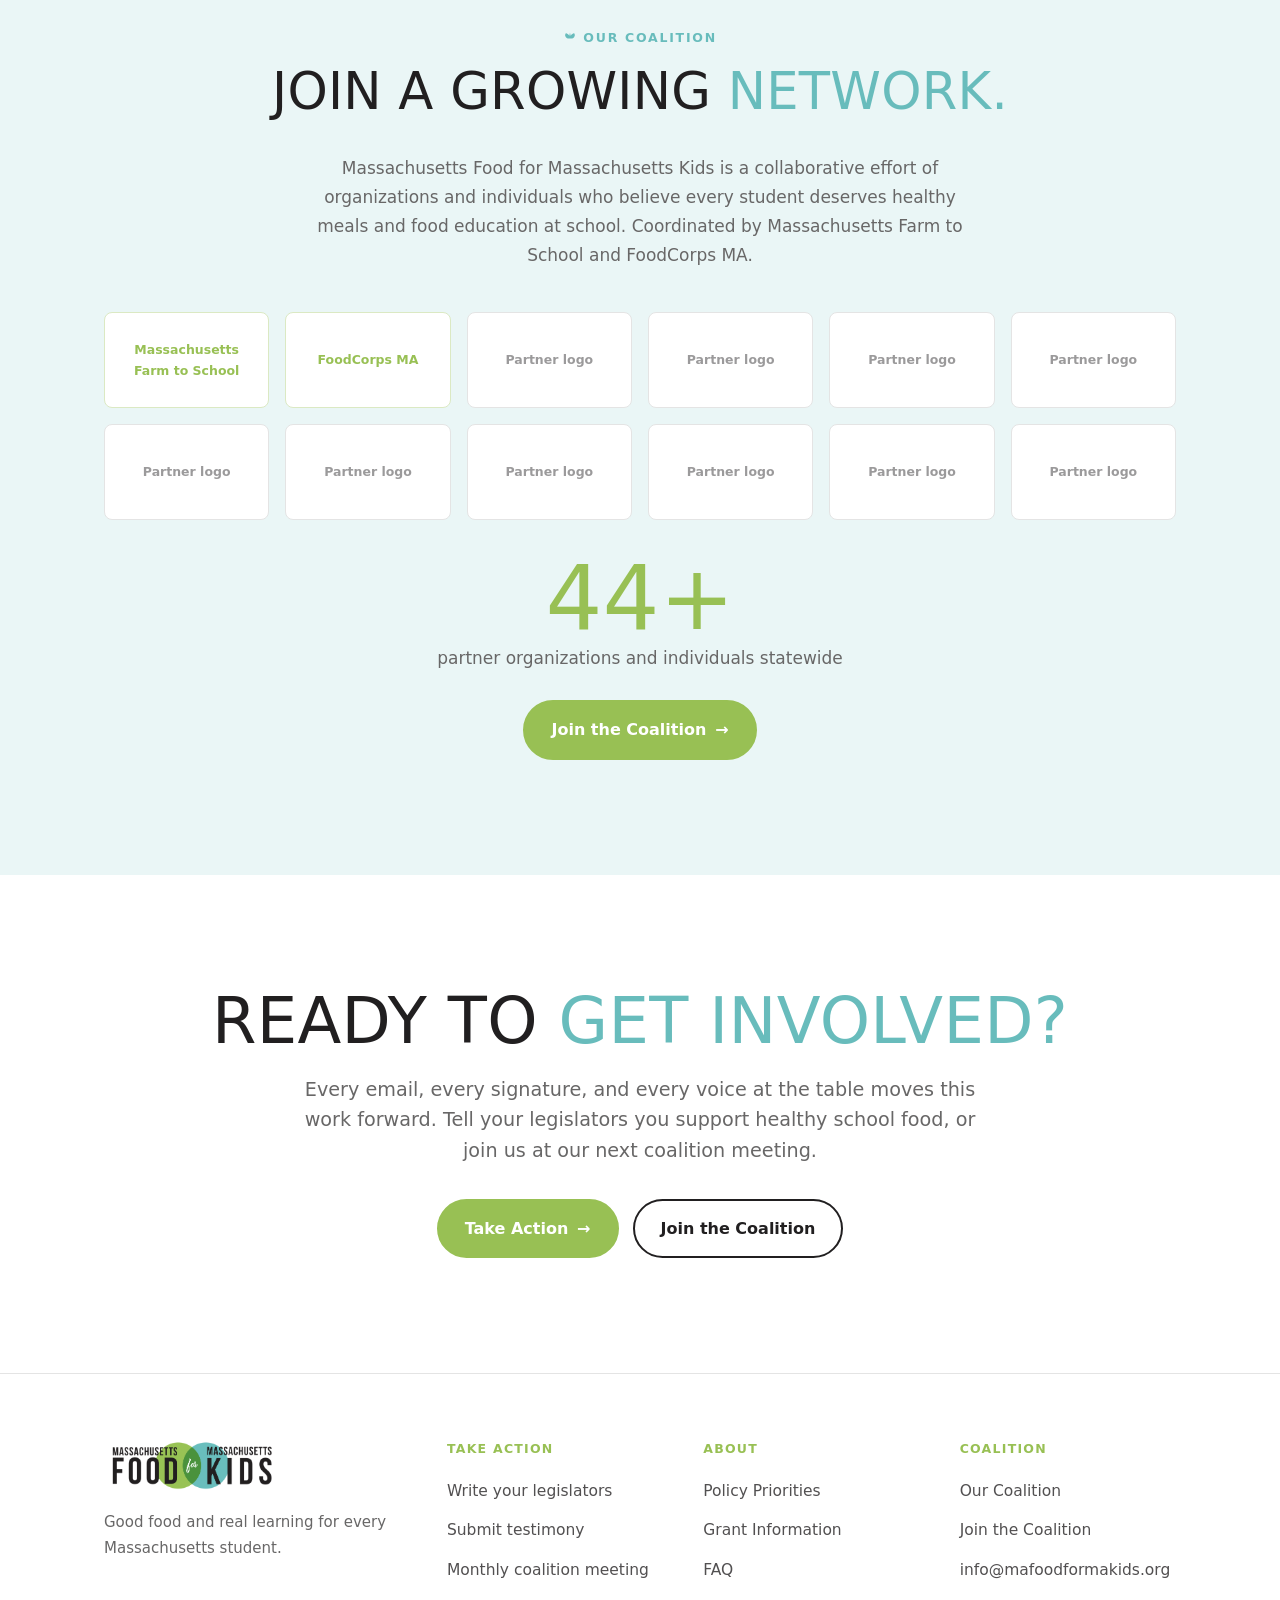
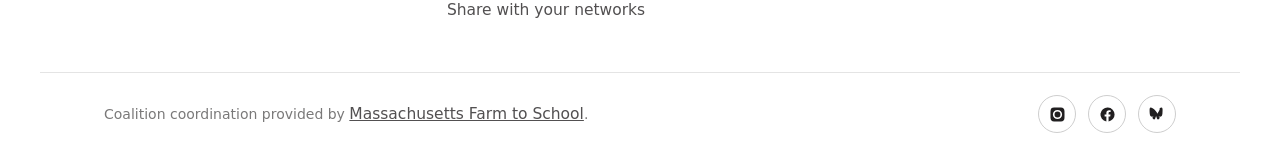
==== commit 3c60d41f: "Restore root homepage" ====
--- a/index.html
+++ b/index.html
@@ -4,7 +4,9 @@
 <meta charset="utf-8">
 <meta name="viewport" content="width=device-width, initial-scale=1">
 <title>MA Food for MA Kids — Home (V4 · Magazine Overlay)</title>
-<link rel="stylesheet" href="fonts.css">
+<link rel="preconnect" href="https://fonts.googleapis.com">
+<link rel="preconnect" href="https://fonts.gstatic.com" crossorigin>
+<link href="https://fonts.googleapis.com/css2?family=Anton&family=Source+Sans+3:wght@400;600;700&display=swap" rel="stylesheet">
 <link rel="stylesheet" href="styles.css">
 <style>
 /* ===== V4 — Magazine Overlay (no italic; teal color-emphasis) ===== */
@@ -157,7 +159,7 @@
       </div>
     </div>
     <div class="hero__media">
-      <image-slot id="v1-hero" src="assets/dropped/v1-hero.webp" shape="rounded" radius="22" placeholder="School cafeteria or garden photo"></image-slot>
+      <image-slot id="v1-hero" shape="rounded" radius="22" placeholder="School cafeteria or garden photo" src="assets/dropped/v1-hero.webp"></image-slot>
       <span class="venn"><i class="c1"></i><i class="c2"></i></span>
     </div>
   </div>
@@ -205,7 +207,7 @@
       </div>
     </div>
     <div class="v4feature__media">
-      <image-slot id="v4-feature" src="assets/dropped/v4-feature.webp" shape="rounded" radius="22" placeholder="Students with local produce"></image-slot>
+      <image-slot id="v4-feature" shape="rounded" radius="22" placeholder="Students with local produce" src="assets/dropped/v4-feature.webp"></image-slot>
     </div>
   </div>
 </section>
@@ -266,10 +268,10 @@
   </div>
 </section>
 
-<footer class="footer" id="faq" style="background-color: rgb(28, 28, 28)">
+<footer class="footer" id="faq">
   <div class="wrap footer__top">
     <div class="footer__brand">
-      <img src="assets/logo-white.png" alt="Massachusetts Food for Massachusetts Kids">
+      <img src="assets/logo.png" alt="Massachusetts Food for Massachusetts Kids">
       <p>Good food and real learning for every Massachusetts student.</p>
     </div>
     <div>
--- a/styles.css
+++ b/styles.css
@@ -5,7 +5,7 @@
    ============================================================ */
 
 :root{
-  --green:      #48903C;  /* deep green — bands, footer, primary btn */
+  --green:      #98C054;  /* deep green — bands, footer, primary btn */
   --leaf:       #98C054;  /* bright accent — stats, highlights */
   --teal:       #68BCBC;  /* child-site signature — sparingly */
   --ink:        #211F20;  /* charcoal — body + most headlines */
@@ -128,7 +128,7 @@
   padding: 10px clamp(44px, 6vw, 72px); text-align:center;
 }
 .announce a{ color: var(--white); text-decoration: underline; text-underline-offset: 3px; }
-.announce a:hover{ color: var(--leaf); }
+.announce a:hover{ color: var(--ink); }
 .announce__x{
   position:absolute; right: calc(var(--gutter) - 6px); top:50%; transform: translateY(-50%);
   background:none; border:none; color: rgba(255,255,255,.8); cursor:pointer;
@@ -186,28 +186,28 @@
 }
 
 /* ---------- footer ---------- */
-.footer{ background: var(--green); color: var(--white); }
+.footer{ background: var(--white); color: var(--ink); border-top: 1px solid color-mix(in srgb, var(--ink) 12%, white); }
 .footer__top{
   display:grid; grid-template-columns: 1.4fr 1fr 1fr 1fr; gap: 40px;
   padding-block: 64px 48px;
 }
 .footer__brand img{ height: 54px; margin-bottom: 18px; }
-.footer__brand p{ color: rgba(255,255,255,.8); font-size:15px; max-width: 34ch; }
+.footer__brand p{ color: color-mix(in srgb, var(--ink) 68%, white); font-size:15px; max-width: 34ch; }
 .footer h4{
   font-family: var(--body); font-weight:700; text-transform:uppercase;
-  letter-spacing:.1em; font-size:12.5px; color: var(--leaf); margin:0 0 16px;
+  letter-spacing:.1em; font-size:12.5px; color: var(--green); margin:0 0 16px;
 }
 .footer ul{ list-style:none; margin:0; padding:0; display:flex; flex-direction:column; gap:11px; }
-.footer a{ color: rgba(255,255,255,.86); text-decoration:none; font-size:15.5px; }
-.footer a:hover{ color: var(--leaf); }
+.footer a{ color: color-mix(in srgb, var(--ink) 78%, white); text-decoration:none; font-size:15.5px; }
+.footer a:hover{ color: var(--green); }
 .footer__bottom{
-  border-top:1px solid rgba(255,255,255,.18); padding-block: 22px 34px;
+  border-top:1px solid color-mix(in srgb, var(--ink) 12%, white); padding-block: 22px 34px;
   display:flex; align-items:center; justify-content:space-between; gap:18px; flex-wrap:wrap;
-  font-size:14px; color: rgba(255,255,255,.72);
+  font-size:14px; color: color-mix(in srgb, var(--ink) 60%, white);
 }
 .footer__social{ display:flex; gap:12px; }
-.footer__social a{ width:38px; height:38px; border:1px solid rgba(255,255,255,.3); border-radius:var(--pill); display:grid; place-items:center; }
-.footer__social a:hover{ border-color: var(--leaf); background: rgba(255,255,255,.06); }
+.footer__social a{ width:38px; height:38px; border:1px solid color-mix(in srgb, var(--ink) 22%, white); border-radius:var(--pill); display:grid; place-items:center; color: var(--ink); }
+.footer__social a:hover{ border-color: var(--green); background: var(--wash-green); }
 .footer__social svg{ width:17px; height:17px; fill: currentColor; }
 @media (max-width: 820px){
   .footer__top{ grid-template-columns: 1fr 1fr; gap:34px; }
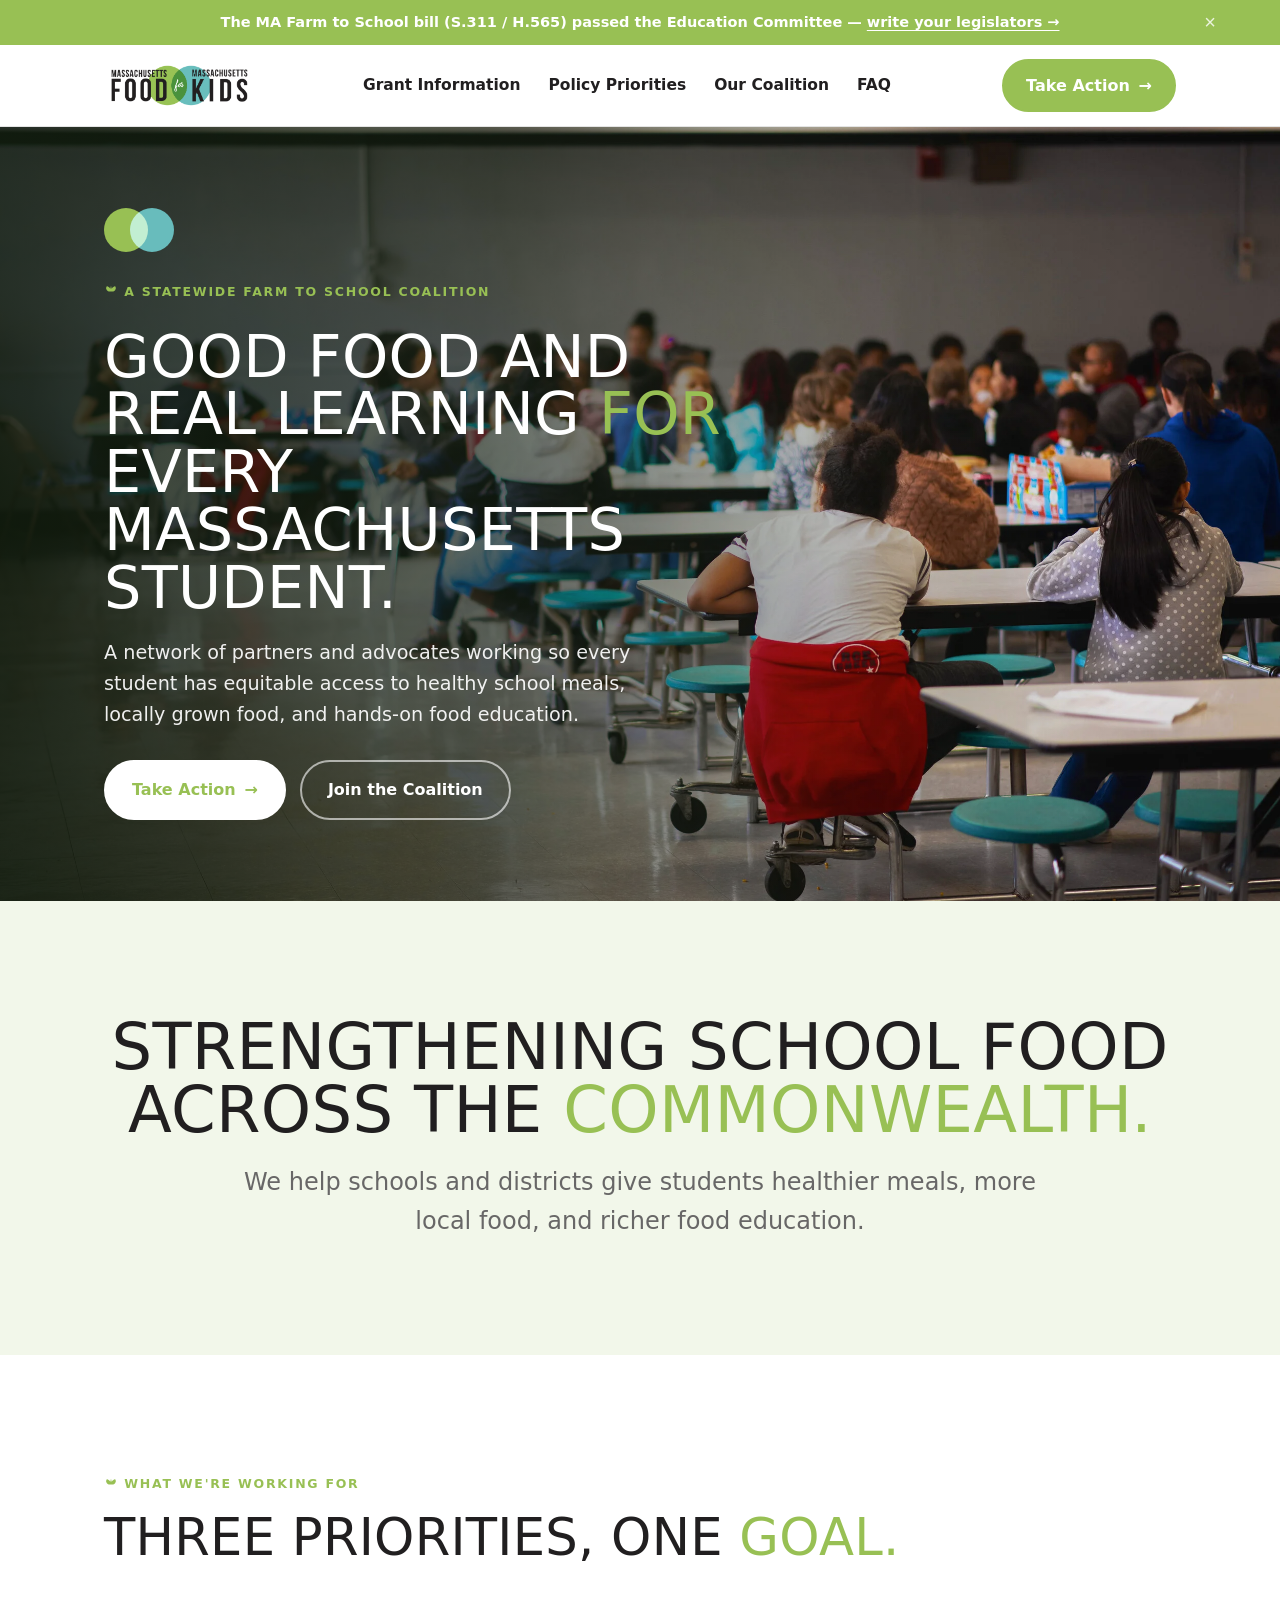
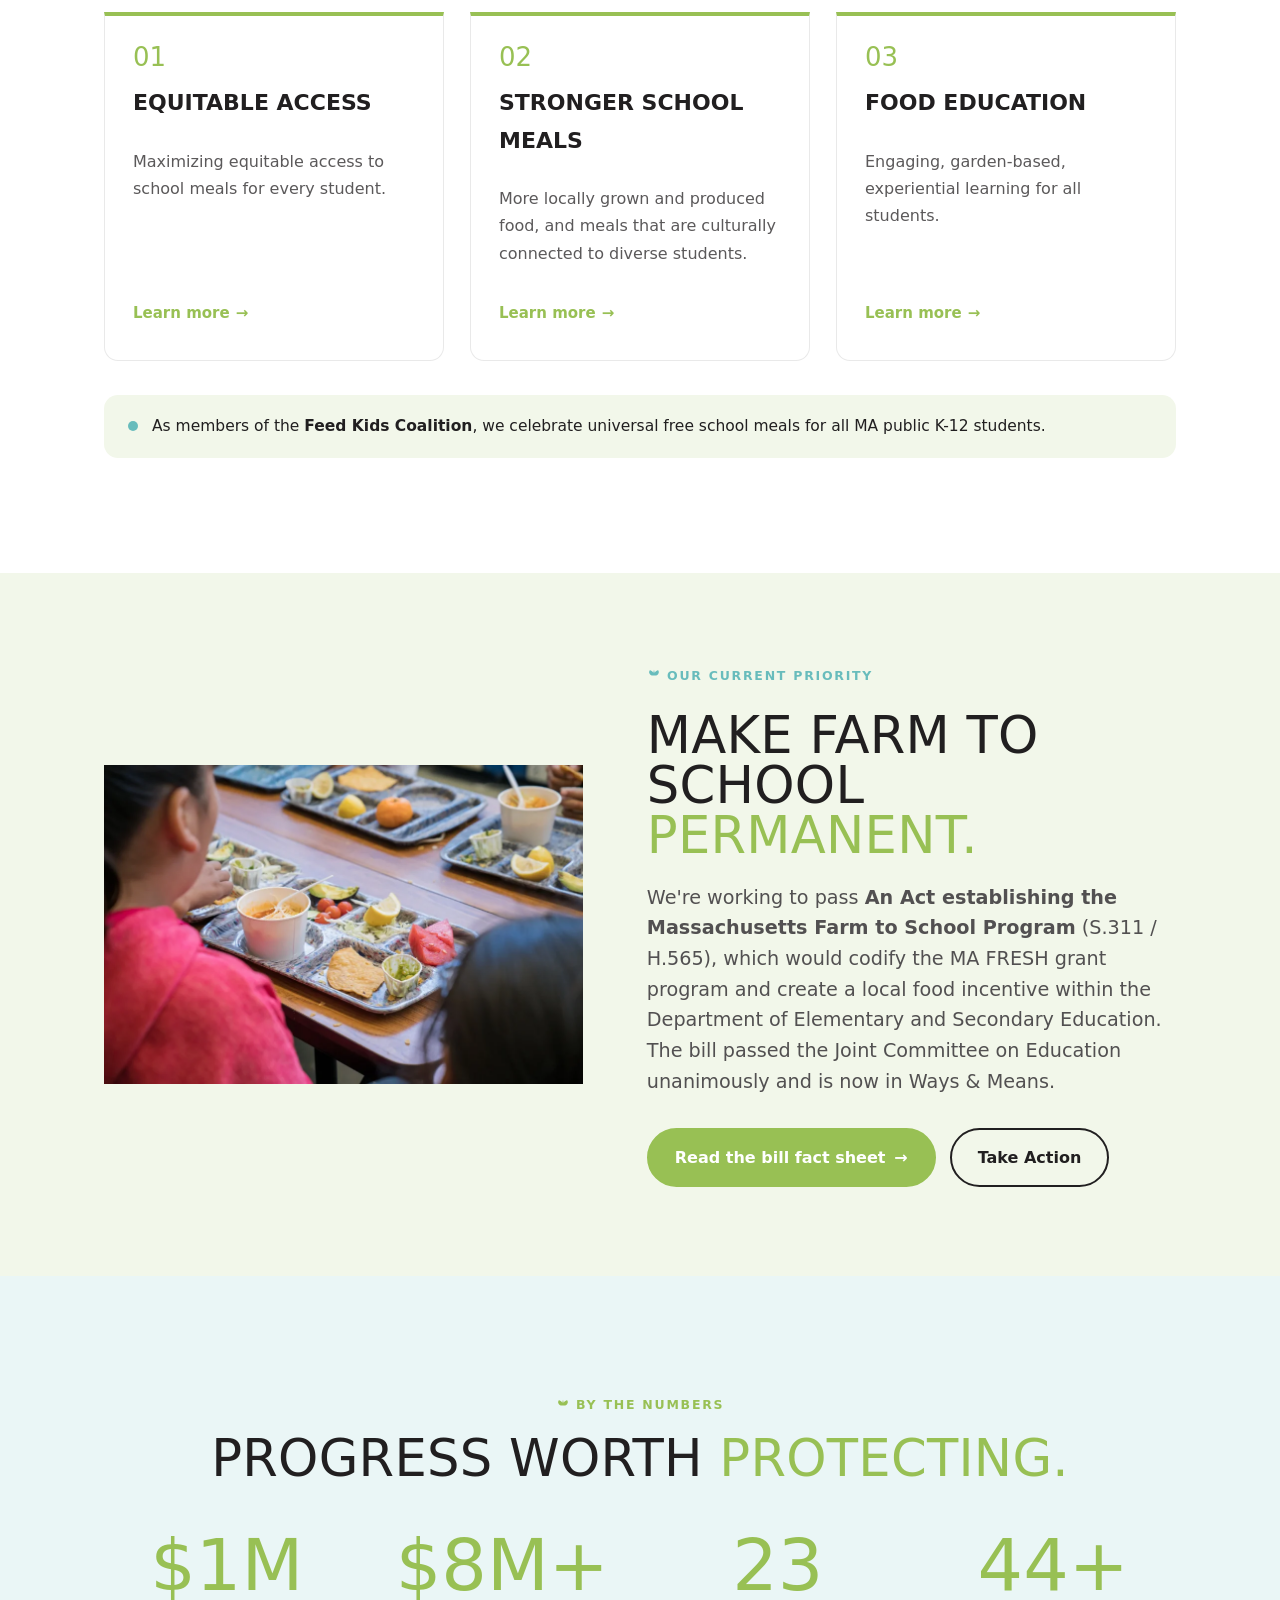
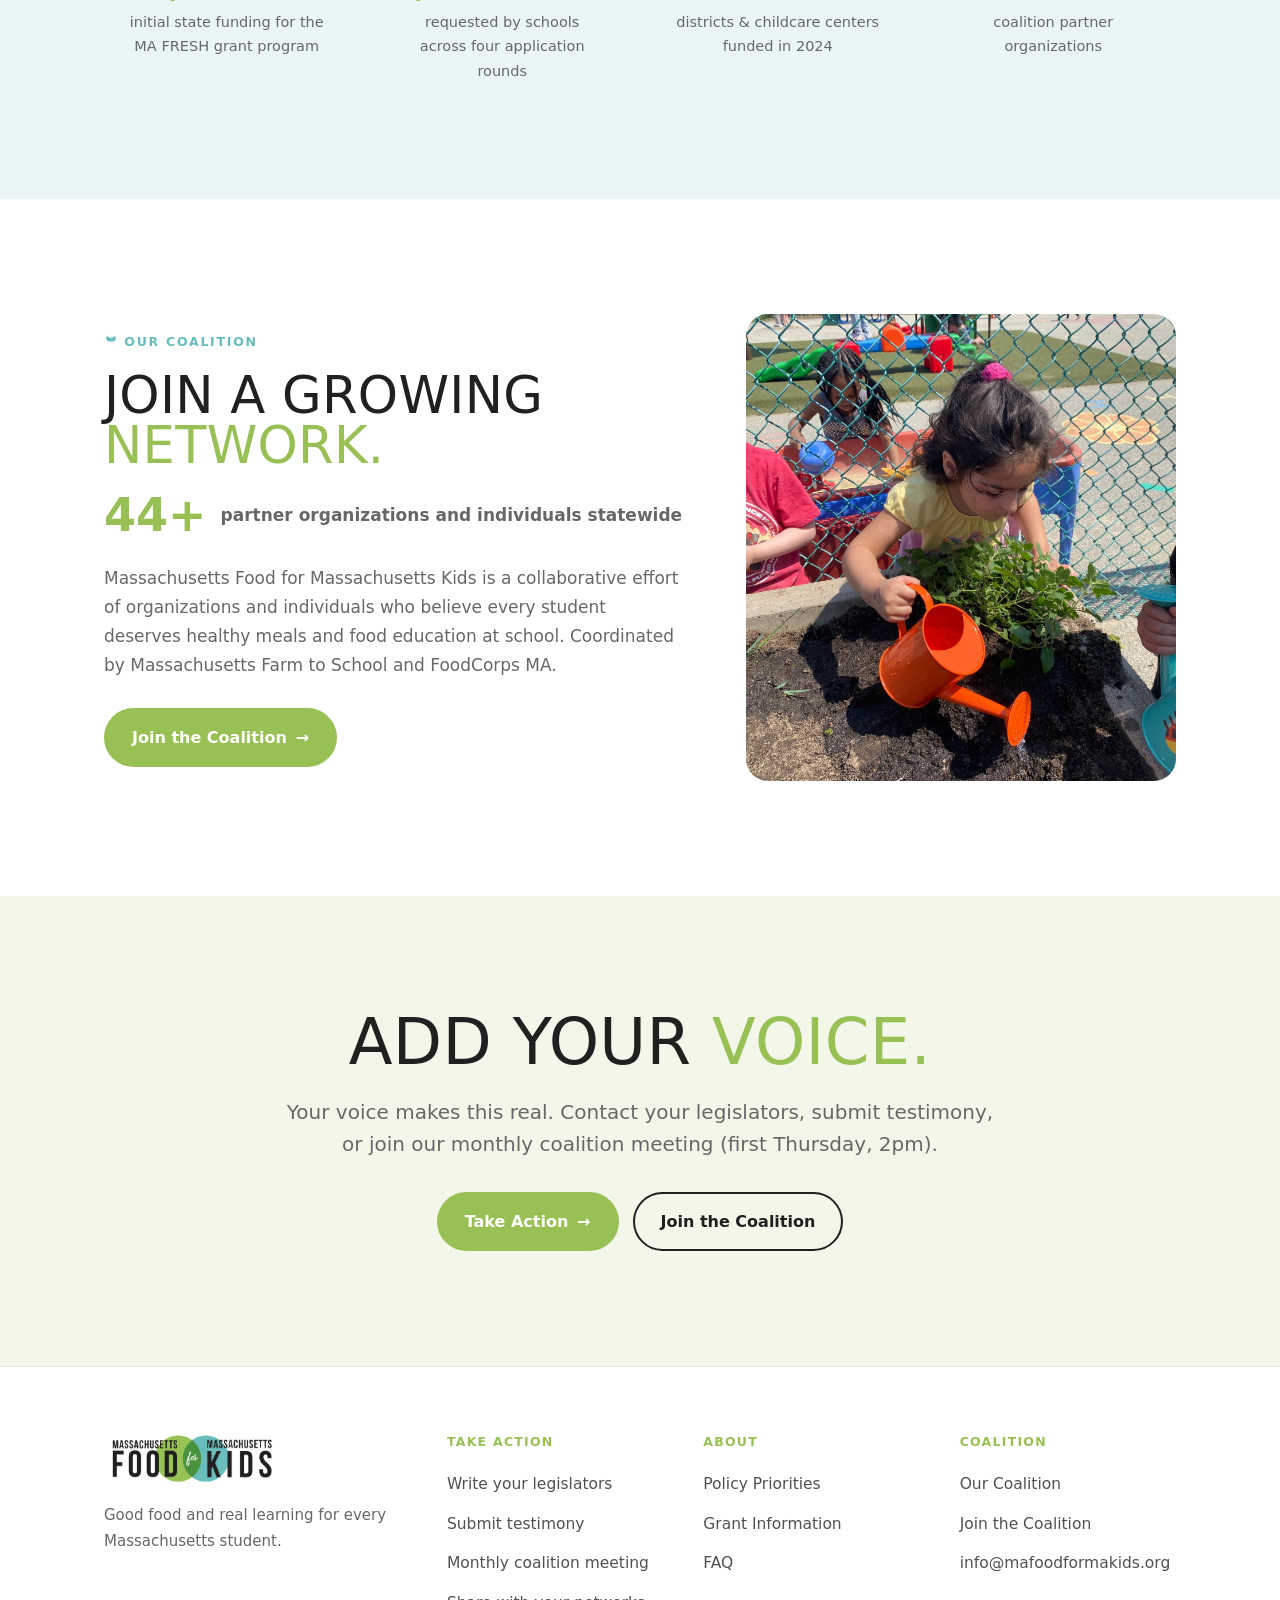
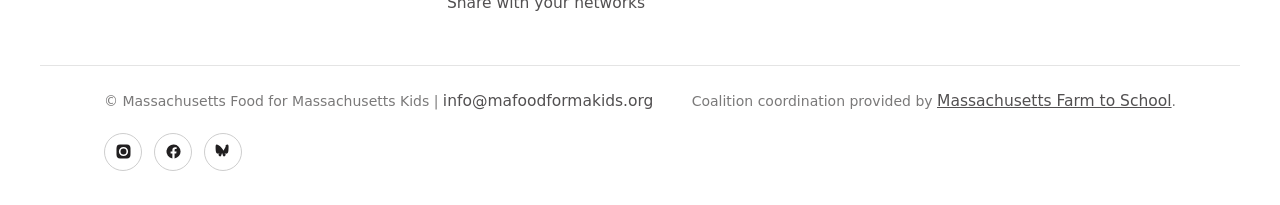
==== commit 989a1ade: "Fix image loading and clean up build artifacts - Replace <image-slot> components with static <img> t" ====
--- a/index.html
+++ b/index.html
@@ -3,115 +3,92 @@
 <head>
 <meta charset="utf-8">
 <meta name="viewport" content="width=device-width, initial-scale=1">
-<title>MA Food for MA Kids — Home (V4 · Magazine Overlay)</title>
+<title>MA Food for MA Kids — Home (V5 · Immersive)</title>
 <link rel="preconnect" href="https://fonts.googleapis.com">
 <link rel="preconnect" href="https://fonts.gstatic.com" crossorigin>
 <link href="https://fonts.googleapis.com/css2?family=Anton&family=Source+Sans+3:wght@400;600;700&display=swap" rel="stylesheet">
 <link rel="stylesheet" href="styles.css">
 <style>
-/* ===== V4 — Magazine Overlay (no italic; teal color-emphasis) ===== */
-
-/* V1 Editorial hero (ported in exactly) */
-.hero{ padding-block: clamp(48px, 7vw, 96px); }
-.hero__grid{ display:grid; grid-template-columns: 1.05fr 0.95fr; gap: clamp(32px, 5vw, 72px); align-items:center; }
-.hero h1{ margin: 4px 0 22px; }
-.hero .lede{ max-width: 46ch; margin: 0 0 30px; }
-.hero__media{ position: relative; }
-.hero__media image-slot{ width:100%; height: clamp(360px, 42vw, 540px); border-radius: var(--r-lg); }
-.venn{ position:absolute; left:-22px; bottom:-22px; display:flex; }
-.venn i{ width:54px; height:54px; border-radius:50%; display:block; }
-.venn .c1{ background: var(--leaf); }
-.venn .c2{ background: var(--teal); margin-left:-22px; mix-blend-mode:multiply; }
-.display .em{ color: var(--teal); }
+/* ===== V5 — Immersive: left-aligned wording over a full-bleed hero image ===== */
+.display .em{ color: var(--leaf); }
 .band-green .display .em{ color: var(--leaf); }
 
-/* HERO: full-bleed photo with a solid green content block overlapping bottom-left */
-.v4hero{ position:relative; min-height: clamp(620px, 90vh, 940px); display:flex; align-items:flex-end; }
-.v4hero__media{ position:absolute; inset:0; }
-.v4hero__media image-slot{ width:100%; height:100%; }
-.v4hero__panel{
-  position:relative; z-index:2; background: var(--white); color: var(--ink);
-  width: min(660px, 92%); margin: 0 0 clamp(28px, 4vw, 56px) 0;
-  padding: clamp(34px,4vw,56px); border-radius: var(--r-lg);
+.v5hero{ position:relative; min-height: clamp(600px, 86vh, 900px); display:flex; align-items:center; overflow:hidden; }
+.v5hero__media{ position:absolute; inset:0; z-index:0; }
+.v5hero__media img{ width:100%; height:100%; object-fit:cover; object-position:center; }
+/* dark scrim so left-side white text stays legible over any photo */
+.v5hero__scrim{ position:absolute; inset:0; z-index:1; background:
+  linear-gradient(90deg, rgba(16,28,13,.86) 0%, rgba(16,28,13,.64) 38%, rgba(16,28,13,.18) 68%, rgba(16,28,13,0) 88%); }
+.v5hero .wrap{ position:relative; z-index:2; width:100%; }
+.v5hero__content{ max-width: 640px; color: var(--white); }
+.v5hero__content .eyebrow{ color: var(--leaf); }
+.v5hero h1{ color: var(--white); margin: 8px 0 22px; }
+.v5hero .lede{ color: rgba(255,255,255,.92); max-width: 48ch; margin-bottom: 30px; }
+.v5hero__venn{ display:flex; margin-bottom: 26px; }
+.v5hero__venn i{ width:44px;height:44px;border-radius:50%; }
+.v5hero__venn .c1{ background: var(--leaf); }
+.v5hero__venn .c2{ background: var(--teal); margin-left:-18px; mix-blend-mode:screen; }
+
+/* mission */
+.v5mission{ text-align:center; }
+.v5mission h2{ max-width: 26ch; margin-inline:auto; text-wrap: balance; }
+.v5mission p{ max-width: 52ch; margin: 22px auto 0; }
+
+/* pillars — cards with leaf top rule */
+.v5pillars__head{ margin-bottom: 50px; }
+.v5pcards{ display:grid; grid-template-columns: repeat(3,1fr); gap: 26px; }
+.v5pcard{ background:var(--white); border:1px solid color-mix(in srgb,var(--ink) 10%, white); border-top:4px solid var(--leaf); border-radius: 0 0 var(--r) var(--r); padding: 28px 28px 30px; display:flex; flex-direction:column; }
+.v5pcard__num{ font-family: var(--display); font-size: 26px; color: var(--leaf); line-height:1; }
+.v5pcard h3{ font-family: var(--display); text-transform:uppercase; font-size: 22px; margin: 14px 0 10px; }
+.v5pcard p{ font-size:16px; color: color-mix(in srgb,var(--ink) 74%, white); flex:1; }
+.v5pcard .tlink{ margin-top: 18px; font-size:15px; }
+.v5feedkids{ margin-top: 34px; background: var(--wash-green); border-radius: var(--r); padding: 18px 24px; display:flex; align-items:center; gap:14px; font-size:15.5px; }
+.v5feedkids .dot{ width:10px;height:10px;border-radius:50%;background:var(--teal);flex:none; }
+
+/* feature — photo left green band */
+.v5feature__grid{ display:grid; grid-template-columns: 0.95fr 1.05fr; gap: clamp(32px,5vw,68px); align-items:center; padding-block: clamp(56px,7vw,96px); }
+.v5feature .lede{ color: color-mix(in srgb,var(--ink) 78%, white); max-width: 50ch; }
+.v5feature em{ font-style:normal; font-weight:700; }
+.v5feature h2{ margin: 6px 0 22px; }
+.v5feature .btns{ margin-top: 30px; }
+
+/* stats — centered light */
+.v5stats{ display:grid; grid-template-columns: repeat(4,1fr); gap: 30px; text-align:center; }
+.v5stat__n{ font-family: var(--display); font-size: clamp(50px,5.6vw,82px); color: var(--green); line-height:.9; }
+.v5stat__l{ font-size:14.5px; color: color-mix(in srgb,var(--ink) 68%, white); margin-top:12px; max-width:22ch; margin-inline:auto; }
+.v5stats__head{ text-align:center; margin-bottom: 50px; }
+.v5stats__head .eyebrow{ justify-content:center; }
+
+/* coalition */
+.v5coal__grid{ display:grid; grid-template-columns: 0.9fr 1.1fr; gap: clamp(32px,5vw,64px); align-items:center; }
+.v5coal__count{ display:flex; align-items:center; gap:14px; margin: 22px 0 26px; }
+.v5coal__count .muted{ line-height:1.25; white-space:nowrap; font-size:17px; }
+.v5coal__count b{ font-family: var(--display); font-size: 30px; color: var(--green); line-height:1; }
+.v5logowall{ display:grid; grid-template-columns: repeat(3,1fr); gap: 16px; }
+.v5coal__media{ margin:0; align-self:stretch; }
+.v5coal__media img{ width:100%; height:100%; min-height: 380px; max-height: 520px; object-fit:cover; border-radius: var(--r-lg); }
+.v5logo{ margin:0; display:flex; flex-direction:column; gap:8px; }
+.v5logo figcaption{ font-size:12.5px; font-weight:700; line-height:1.25; color: color-mix(in srgb,var(--ink) 62%, white); text-align:center; }
+.v5logowall div{ height:92px; border:1px solid color-mix(in srgb,var(--ink) 12%, white); border-radius: var(--r-sm); display:grid; place-items:center; background:var(--white); font-weight:700; color: color-mix(in srgb,var(--ink) 45%, white); font-size:13px; text-align:center; padding:8px; }
+
+/* closing */
+.v5closing{ text-align:center; }
+.v5closing h2{ margin-inline:auto; }
+.v5closing p{ max-width:56ch; margin: 22px auto 32px; }
+.v5closing .btns{ justify-content:center; }
+
+@media (max-width: 860px){
+  .v5pcards{ grid-template-columns: 1fr; }
+  .v5feature__grid, .v5coal__grid{ grid-template-columns: 1fr; }
+  .v5feature__media{ order:-1; }
+  .v5stats{ grid-template-columns: 1fr 1fr; gap: 40px 24px; }
+  .v5logowall{ grid-template-columns: repeat(2,1fr); }
+  .v5hero__scrim{ background: linear-gradient(180deg, rgba(16,28,13,.55) 0%, rgba(16,28,13,.82) 100%); }
 }
-.v4hero__panel .eyebrow{ color: var(--teal); }
-.v4hero h1{ color: var(--ink); margin: 6px 0 20px; }
-.v4hero h1 .em{ color: var(--teal); }
-.v4hero .lede{ color: color-mix(in srgb, var(--ink) 68%, white); max-width: 46ch; margin-bottom: 28px; }
-.v4hero__venn{ position:absolute; top:-30px; right: 40px; display:flex; z-index:3; }
-.v4hero__venn i{ width:60px;height:60px;border-radius:50%; }
-.v4hero__venn .c1{ background: var(--leaf); }
-.v4hero__venn .c2{ background: var(--teal); margin-left:-26px; mix-blend-mode:multiply; }
-
-/* mission */
-.v4mission{ text-align:center; }
-.v4mission h2{ max-width: 18ch; margin-inline:auto; }
-.v4mission p{ max-width: 52ch; margin: 22px auto 0; }
-
-/* PILLARS: big stacked rows */
-.v4pillars__head{ margin-bottom: 16px; }
-.v4row{ display:grid; grid-template-columns: 150px 1fr auto; gap: clamp(20px,4vw,56px); align-items:start; padding: 38px 0; border-top: 2px solid color-mix(in srgb,var(--ink) 14%, white); }
-.v4row:last-of-type{ border-bottom: 2px solid color-mix(in srgb,var(--ink) 14%, white); }
-.v4row__num{ font-family: var(--display); font-size: clamp(56px,7vw,104px); color: var(--leaf); line-height:.82; }
-.v4row h3{ font-family: var(--display); text-transform:uppercase; font-size: clamp(24px,2.4vw,34px); margin-bottom:10px; }
-.v4row p{ font-size: 17px; color: color-mix(in srgb,var(--ink) 74%, white); max-width: 52ch; }
-.v4row .tlink{ white-space:nowrap; margin-top: 8px; }
-.v4feedkids{ margin-top: 36px; background: var(--wash-teal); border-radius: var(--r); padding: 18px 24px; display:flex; align-items:center; gap:14px; font-size:15.5px; }
-.v4feedkids .dot{ width:10px;height:10px;border-radius:50%;background:var(--teal);flex:none; }
-
-/* feature: photo right, green band */
-.v4feature__grid{ display:grid; grid-template-columns: 1.05fr 0.95fr; gap: clamp(32px,5vw,68px); align-items:center; padding-block: clamp(56px,7vw,96px); }
-.v4feature__media image-slot{ width:100%; height: clamp(320px,38vw,470px); border-radius: var(--r-lg); }
-.v4feature .lede{ color: rgba(255,255,255,.9); max-width: 50ch; }
-.v4feature em{ font-style: normal; font-weight:700; }
-.v4feature h2{ margin: 6px 0 22px; }
-.v4feature .btns{ margin-top: 30px; }
-
-/* STATS: left-aligned with leaf underline bars, on teal wash */
-.v4stats__head{ margin-bottom: 48px; }
-.v4stats{ display:grid; grid-template-columns: repeat(4,1fr); gap: 32px; }
-.v4stat__n{ font-family: var(--display); font-size: clamp(50px,5.5vw,84px); color: var(--green); line-height:.9; }
-.v4stat__bar{ width:48px; height:5px; background: var(--leaf); margin: 14px 0 14px; border-radius:3px; }
-.v4stat__l{ font-size:15px; color: color-mix(in srgb,var(--ink) 70%, white); max-width: 24ch; }
-
-/* coalition */
-.v4coal{ text-align:center; }
-.v4coal__head{ margin-bottom: 38px; }
-.v4coal__head .eyebrow{ justify-content:center; }
-.v4coal p{ max-width: 60ch; margin-inline:auto; }
-.v4logowall{ display:grid; grid-template-columns: repeat(6,1fr); gap: 16px; margin: 42px 0 34px; }
-.v4logowall div{ height:96px; border:1px solid color-mix(in srgb,var(--ink) 12%, white); border-radius: var(--r-sm); display:grid; place-items:center; background:var(--white); font-weight:700; color: color-mix(in srgb,var(--ink) 45%, white); font-size:12.5px; text-align:center; padding:8px; }
-.v4logowall div:nth-child(-n+2){ color: var(--green); border-color: color-mix(in srgb,var(--green) 35%, white); }
-.v4coal__count{ font-family: var(--display); font-size: clamp(54px,7vw,92px); color: var(--green); line-height:1; }
-
-/* closing */
-.v4closing{ text-align:center; }
-.v4closing h2{ margin-inline:auto; }
-.v4closing p{ max-width:56ch; margin: 22px auto 32px; }
-.v4closing .btns{ justify-content:center; }
-
-@media (max-width: 860px){
-  .hero__grid{ grid-template-columns: 1fr; }
-  .hero__media{ order:-1; }
-  .v4hero{ align-items:stretch; }
-  .v4hero__panel{ width:100%; margin:0; border-radius:0; }
-  .v4row{ grid-template-columns: 90px 1fr; }
-  .v4row .tlink{ grid-column: 2; }
-  .v4feature__grid{ grid-template-columns: 1fr; }
-  .v4feature__media{ order:-1; }
-  .v4stats{ grid-template-columns: 1fr 1fr; gap: 36px 24px; }
-  .v4logowall{ grid-template-columns: repeat(3,1fr); }
-}
-@media (max-width: 520px){
-  .v4hero{ min-height: 0; }
-  .v4hero__media{ position:relative; height: 300px; }
-  .v4hero__media image-slot{ height:300px; }
-  .v4hero__panel{ z-index:2; }
-  .v4logowall{ grid-template-columns: repeat(2,1fr); }
-}
+
 </style>
 </head>
-<body style="background-color: rgb(255, 255, 255)">
+<body>
 
 <div class="announce announce__wrap" id="announce">
   <div class="announce__in">
@@ -146,48 +123,62 @@
   <a href="take-action.html" class="btn btn-primary">Take Action <span class="arr">→</span></a>
 </aside>
 
-<!-- HERO: magazine overlay -->
-<section class="hero" style="background:#f2f7ea;">
-  <div class="wrap hero__grid">
-    <div>
+<!-- HERO: immersive full-bleed image, wording left -->
+<section class="v5hero">
+  <div class="v5hero__media">
+    <img src="assets/hero-foodcorps.webp" alt="FoodCorps students with fresh local food">
+  </div>
+  <div class="v5hero__scrim"></div>
+  <div class="wrap">
+    <div class="v5hero__content">
+      <span class="v5hero__venn"><i class="c1"></i><i class="c2"></i></span>
       <p class="eyebrow"><svg class="sprout" viewBox="0 0 24 24"><path d="M12 22c0-6 0-9 0-9 0 0-5 .5-7-2.5C2 7 5 4 5 4s4 1 6 4c0-1 1-5 1-5s1 4 1 5c2-3 6-4 6-4s3 3 0 6.5C17 13.5 12 13 12 13"/></svg> A STATEWIDE FARM TO SCHOOL COALITION</p>
-      <h1 class="display h-hero">GOOD FOOD AND REAL LEARNING <span style="color:#98c054">FOR</span> EVERY MASSACHUSETTS STUDENT.</h1>
-      <p class="lede muted">A network of partners and advocates working so every student has equitable access to healthy school meals, locally grown food, and hands-on food education.</p>
-      <div class="btns">
+      <h1 class="display h-hero">GOOD FOOD AND REAL LEARNING <span class="em">FOR</span> EVERY MASSACHUSETTS STUDENT.</h1>
+      <p class="lede">A network of partners and advocates working so every student has equitable access to healthy school meals, locally grown food, and hands-on food education.</p>
+      <div class="btns on-green">
         <a href="#take-action" class="btn btn-primary">Take Action <span class="arr">→</span></a>
         <a href="#coalition" class="btn btn-outline">Join the Coalition</a>
       </div>
     </div>
-    <div class="hero__media">
-      <image-slot id="v1-hero" shape="rounded" radius="22" placeholder="School cafeteria or garden photo" src="assets/dropped/v1-hero.webp"></image-slot>
-      <span class="venn"><i class="c1"></i><i class="c2"></i></span>
-    </div>
-  </div>
-</section>
-
-<!-- PILLARS: big stacked rows -->
+  </div>
+</section>
+
+<!-- MISSION -->
+<section class="section v5mission" style="background-color: #f2f7ea">
+  <div class="wrap">
+    <h2 class="display h-band">STRENGTHENING SCHOOL FOOD ACROSS THE <span class="em">COMMONWEALTH.</span></h2>
+    <p class="lede muted" style="font-size: 24px">We help schools and districts give students healthier meals, more local food, and richer food education.</p>
+  </div>
+</section>
+
+<!-- PILLARS -->
 <section class="section" id="policy">
   <div class="wrap">
-    <div class="v4pillars__head">
+    <div class="v5pillars__head">
       <p class="eyebrow leaf"><svg class="sprout" viewBox="0 0 24 24"><path d="M12 22c0-6 0-9 0-9 0 0-5 .5-7-2.5C2 7 5 4 5 4s4 1 6 4c0-1 1-5 1-5s1 4 1 5c2-3 6-4 6-4s3 3 0 6.5C17 13.5 12 13 12 13"/></svg> WHAT WE'RE WORKING FOR</p>
       <h2 class="display h-sec">THREE PRIORITIES, ONE <span class="em">GOAL.</span></h2>
     </div>
-    <div class="v4row">
-      <div class="v4row__num">01</div>
-      <div><h3>Equitable access</h3><p>Maximizing equitable access to school meals for every student.</p></div>
-      <a href="#policy" class="tlink">Learn more <span class="arr">→</span></a>
-    </div>
-    <div class="v4row">
-      <div class="v4row__num">02</div>
-      <div><h3>Stronger school meals</h3><p>More locally grown and produced food, and meals that are culturally connected to diverse students.</p></div>
-      <a href="#policy" class="tlink">Learn more <span class="arr">→</span></a>
-    </div>
-    <div class="v4row">
-      <div class="v4row__num">03</div>
-      <div><h3>Food education</h3><p>Engaging, garden-based, experiential learning for all students.</p></div>
-      <a href="#policy" class="tlink">Learn more <span class="arr">→</span></a>
-    </div>
-    <div class="v4feedkids">
+    <div class="v5pcards">
+      <article class="v5pcard">
+        <span class="v5pcard__num">01</span>
+        <h3>Equitable access</h3>
+        <p>Maximizing equitable access to school meals for every student.</p>
+        <a href="#policy" class="tlink">Learn more <span class="arr">→</span></a>
+      </article>
+      <article class="v5pcard">
+        <span class="v5pcard__num">02</span>
+        <h3>Stronger school meals</h3>
+        <p>More locally grown and produced food, and meals that are culturally connected to diverse students.</p>
+        <a href="#policy" class="tlink">Learn more <span class="arr">→</span></a>
+      </article>
+      <article class="v5pcard">
+        <span class="v5pcard__num">03</span>
+        <h3>Food education</h3>
+        <p>Engaging, garden-based, experiential learning for all students.</p>
+        <a href="#policy" class="tlink">Learn more <span class="arr">→</span></a>
+      </article>
+    </div>
+    <div class="v5feedkids">
       <span class="dot"></span>
       <span>As members of the <strong>Feed Kids Coalition</strong>, we celebrate universal free school meals for all MA public K-12 students.</span>
     </div>
@@ -195,10 +186,13 @@
 </section>
 
 <!-- FEATURE -->
-<section class="band-green v4feature on-green" id="grant" style="background-color: rgb(46, 46, 46)">
-  <div class="wrap v4feature__grid">
-    <div>
-      <p class="eyebrow" style="color:var(--leaf)"><svg class="sprout" viewBox="0 0 24 24"><path d="M12 22c0-6 0-9 0-9 0 0-5 .5-7-2.5C2 7 5 4 5 4s4 1 6 4c0-1 1-5 1-5s1 4 1 5c2-3 6-4 6-4s3 3 0 6.5C17 13.5 12 13 12 13"/></svg> OUR CURRENT PRIORITY</p>
+<section class="v5feature" id="grant" style="background-color: #f2f7ea">
+  <div class="wrap v5feature__grid">
+    <div class="v5feature__media">
+      <img src="assets/pages/home-feature.webp" alt="Massachusetts students with fresh local produce">
+    </div>
+    <div>
+      <p class="eyebrow"><svg class="sprout" viewBox="0 0 24 24"><path d="M12 22c0-6 0-9 0-9 0 0-5 .5-7-2.5C2 7 5 4 5 4s4 1 6 4c0-1 1-5 1-5s1 4 1 5c2-3 6-4 6-4s3 3 0 6.5C17 13.5 12 13 12 13"/></svg> OUR CURRENT PRIORITY</p>
       <h2 class="display h-sec">MAKE FARM TO SCHOOL <span class="em">PERMANENT.</span></h2>
       <p class="lede">We're working to pass <em>An Act establishing the Massachusetts Farm to School Program</em> (S.311 / H.565), which would codify the MA FRESH grant program and create a local food incentive within the Department of Elementary and Secondary Education. The bill passed the Joint Committee on Education unanimously and is now in Ways &amp; Means.</p>
       <div class="btns">
@@ -206,61 +200,46 @@
         <a href="#take-action" class="btn btn-outline">Take Action</a>
       </div>
     </div>
-    <div class="v4feature__media">
-      <image-slot id="v4-feature" shape="rounded" radius="22" placeholder="Students with local produce" src="assets/dropped/v4-feature.webp"></image-slot>
-    </div>
   </div>
 </section>
 
 <!-- STATS -->
-<section class="section wash-teal" style="background-color: rgb(255, 255, 255)">
-  <div class="wrap">
-    <div class="v4stats__head">
+<section class="section wash-green" style="background-color: rgb(234, 246, 246)">
+  <div class="wrap">
+    <div class="v5stats__head">
       <p class="eyebrow leaf"><svg class="sprout" viewBox="0 0 24 24"><path d="M12 22c0-6 0-9 0-9 0 0-5 .5-7-2.5C2 7 5 4 5 4s4 1 6 4c0-1 1-5 1-5s1 4 1 5c2-3 6-4 6-4s3 3 0 6.5C17 13.5 12 13 12 13"/></svg> BY THE NUMBERS</p>
       <h2 class="display h-sec">PROGRESS WORTH <span class="em">PROTECTING.</span></h2>
     </div>
-    <div class="v4stats">
-      <div><div class="v4stat__n">$1M</div><div class="v4stat__bar"></div><div class="v4stat__l">initial state funding for the MA FRESH grant program</div></div>
-      <div><div class="v4stat__n">$8M+</div><div class="v4stat__bar"></div><div class="v4stat__l">requested by schools across four application rounds</div></div>
-      <div><div class="v4stat__n">23</div><div class="v4stat__bar"></div><div class="v4stat__l">districts &amp; childcare centers funded in 2024</div></div>
-      <div><div class="v4stat__n">44+</div><div class="v4stat__bar"></div><div class="v4stat__l">coalition partner organizations</div></div>
+    <div class="v5stats">
+      <div><div class="v5stat__n">$1M</div><div class="v5stat__l">initial state funding for the MA FRESH grant program</div></div>
+      <div><div class="v5stat__n">$8M+</div><div class="v5stat__l">requested by schools across four application rounds</div></div>
+      <div><div class="v5stat__n">23</div><div class="v5stat__l">districts &amp; childcare centers funded in 2024</div></div>
+      <div><div class="v5stat__n">44+</div><div class="v5stat__l">coalition partner organizations</div></div>
     </div>
   </div>
 </section>
 
 <!-- COALITION -->
-<section class="section wash-teal v4coal" id="coalition">
-  <div class="wrap">
-    <div class="v4coal__head">
+<section class="section" id="coalition">
+  <div class="wrap v5coal__grid">
+    <div>
       <p class="eyebrow"><svg class="sprout" viewBox="0 0 24 24"><path d="M12 22c0-6 0-9 0-9 0 0-5 .5-7-2.5C2 7 5 4 5 4s4 1 6 4c0-1 1-5 1-5s1 4 1 5c2-3 6-4 6-4s3 3 0 6.5C17 13.5 12 13 12 13"/></svg> OUR COALITION</p>
       <h2 class="display h-sec">JOIN A GROWING <span class="em">NETWORK.</span></h2>
-    </div>
-    <p class="muted">Massachusetts Food for Massachusetts Kids is a collaborative effort of organizations and individuals who believe every student deserves healthy meals and food education at school. Coordinated by Massachusetts Farm to School and FoodCorps MA.</p>
-    <div class="v4logowall">
-      <div>Massachusetts<br>Farm to School</div>
-      <div>FoodCorps MA</div>
-      <div>Partner logo</div>
-      <div>Partner logo</div>
-      <div>Partner logo</div>
-      <div>Partner logo</div>
-      <div>Partner logo</div>
-      <div>Partner logo</div>
-      <div>Partner logo</div>
-      <div>Partner logo</div>
-      <div>Partner logo</div>
-      <div>Partner logo</div>
-    </div>
-    <div class="v4coal__count">44+</div>
-    <p class="muted" style="margin-top:0">partner organizations and individuals statewide</p>
-    <div class="btns" style="justify-content:center; margin-top:28px"><a href="#coalition" class="btn btn-primary">Join the Coalition <span class="arr">→</span></a></div>
+      <div class="v5coal__count"><b style="font-size: 46px">44+</b><span class="muted" style="font-weight: 700">partner organizations and individuals statewide</span></div>
+      <p class="muted">Massachusetts Food for Massachusetts Kids is a collaborative effort of organizations and individuals who believe every student deserves healthy meals and food education at school. Coordinated by Massachusetts Farm to School and FoodCorps MA.</p>
+      <div class="btns" style="margin-top:28px"><a href="#coalition" class="btn btn-primary">Join the Coalition <span class="arr">→</span></a></div>
+    </div>
+    <figure class="v5coal__media">
+      <img src="assets/pages/coalition-watering-seeds.jpg" alt="A young student tends to a school garden, watering freshly planted seedlings with an orange watering can">
+    </figure>
   </div>
 </section>
 
 <!-- CLOSING -->
-<section class="section v4closing" id="take-action">
-  <div class="wrap">
-    <h2 class="display h-band">READY TO <span class="em">GET INVOLVED?</span></h2>
-    <p class="lede muted">Every email, every signature, and every voice at the table moves this work forward. Tell your legislators you support healthy school food, or join us at our next coalition meeting.</p>
+<section class="section v5closing" id="take-action" style="background-color: #f2f7ea">
+  <div class="wrap">
+    <h2 class="display h-band">ADD YOUR <span class="em">VOICE.</span></h2>
+    <p class="lede muted" style="font-size: 20px">Your voice makes this real. Contact your legislators, submit testimony, or join our monthly coalition meeting (first Thursday, 2pm).</p>
     <div class="btns">
       <a href="#take-action" class="btn btn-primary">Take Action <span class="arr">→</span></a>
       <a href="#coalition" class="btn btn-outline">Join the Coalition</a>
@@ -301,6 +280,7 @@
     </div>
   </div>
   <div class="wrap footer__bottom">
+    <span>© Massachusetts Food for Massachusetts Kids | <a href="mailto:info@mafoodformakids.org">info@mafoodformakids.org</a></span>
     <span>Coalition coordination provided by <a href="https://massfarmtoschool.org" style="text-decoration:underline">Massachusetts Farm to School</a>.</span>
     <div class="footer__social">
       <a href="#" aria-label="Instagram"><svg viewBox="0 0 24 24"><path d="M12 2.2c3.2 0 3.6 0 4.9.07 3.3.15 4.8 1.7 4.95 4.95.06 1.3.07 1.7.07 4.9s0 3.6-.07 4.9c-.15 3.25-1.66 4.8-4.95 4.95-1.3.06-1.7.07-4.9.07s-3.6 0-4.9-.07c-3.3-.15-4.8-1.7-4.95-4.95C2.09 15.6 2.08 15.2 2.08 12s0-3.6.07-4.9C2.3 3.85 3.8 2.3 7.1 2.27 8.4 2.21 8.8 2.2 12 2.2zm0 3.3a6.5 6.5 0 100 13 6.5 6.5 0 000-13zm0 10.7a4.2 4.2 0 110-8.4 4.2 4.2 0 010 8.4zm6.4-10.9a1.5 1.5 0 11-3 0 1.5 1.5 0 013 0z"/></svg></a>
@@ -309,8 +289,6 @@
     </div>
   </div>
 </footer>
-
-<script src="assets/image-slot.js"></script>
 <script>
 function toggleDrawer(open){
   document.getElementById('drawer').classList.toggle('open', open);
--- a/styles.css
+++ b/styles.css
@@ -221,6 +221,3 @@
 .wash-green{ background: var(--wash-green); }
 .wash-teal{ background: var(--wash-teal); }
 
-/* image slot baseline */
-image-slot{ display:block; background: var(--wash-green); }
-.band-green image-slot{ background: rgba(255,255,255,.08); }
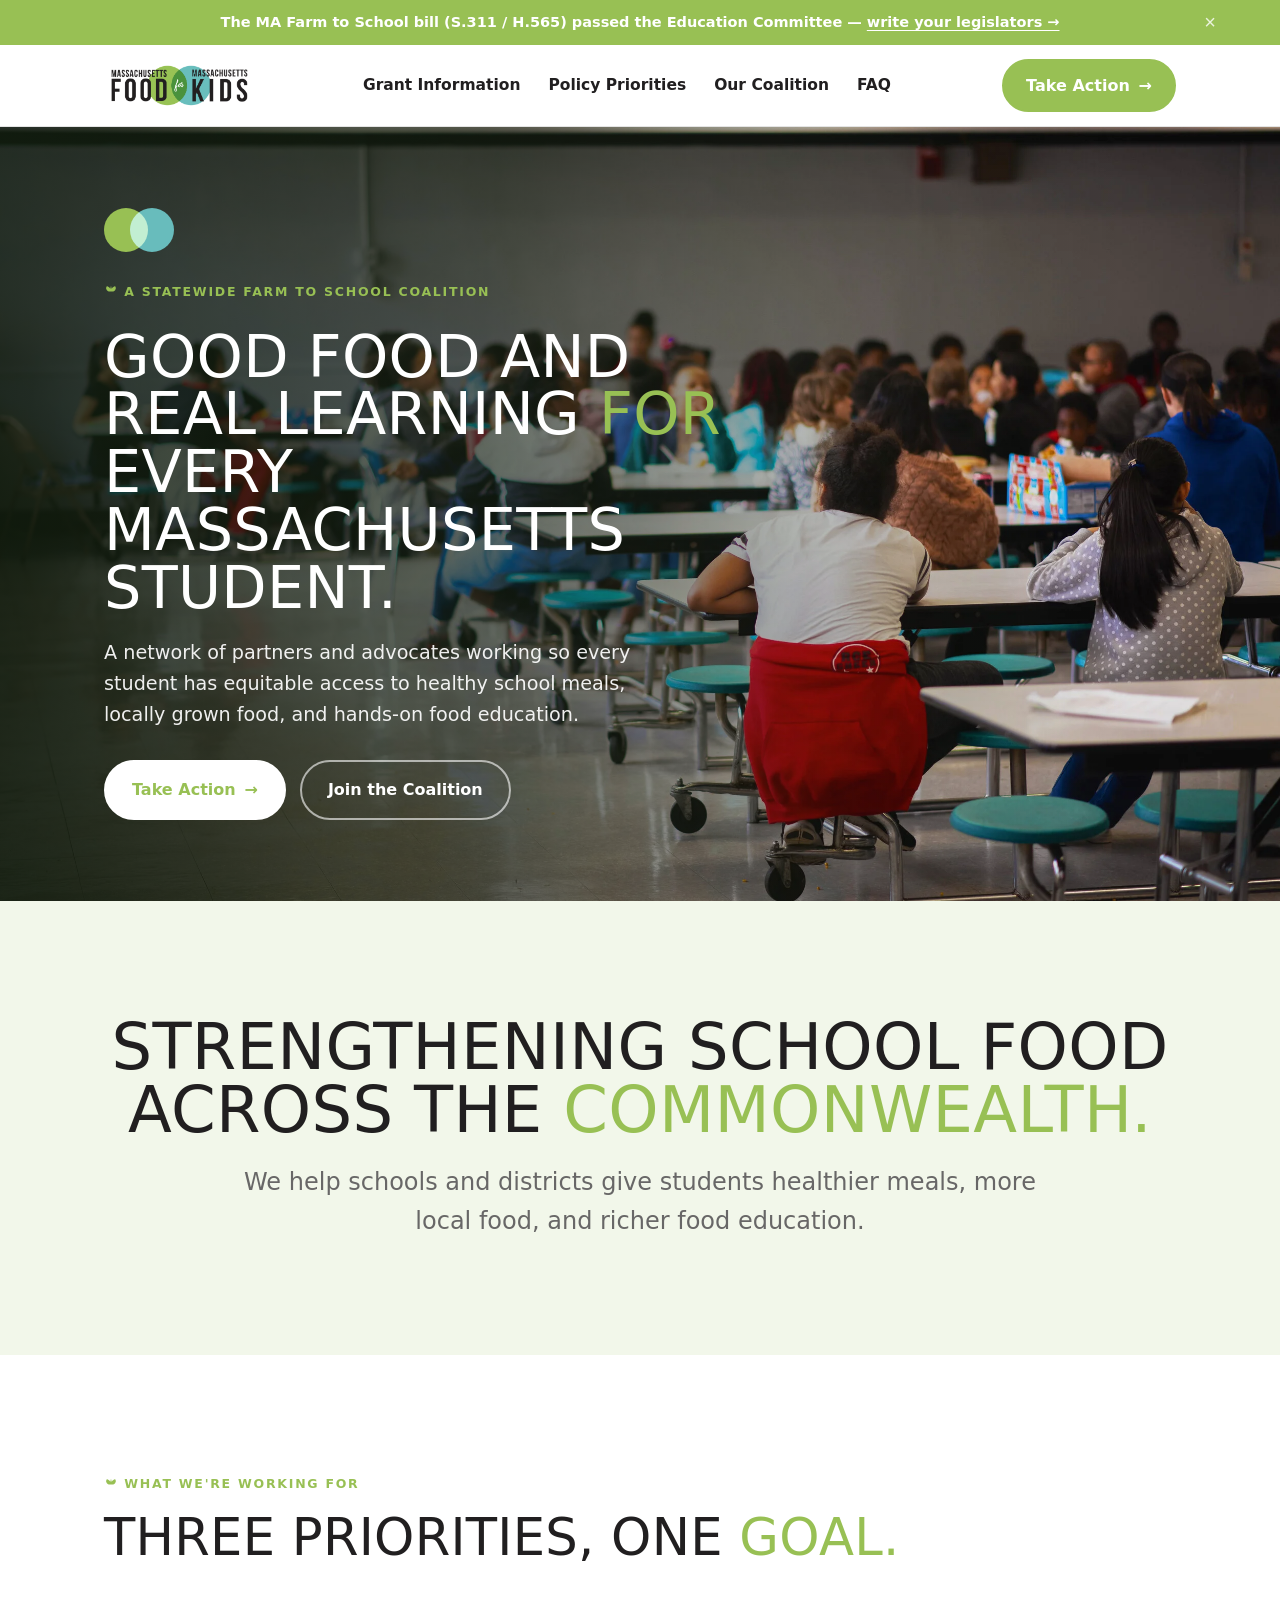
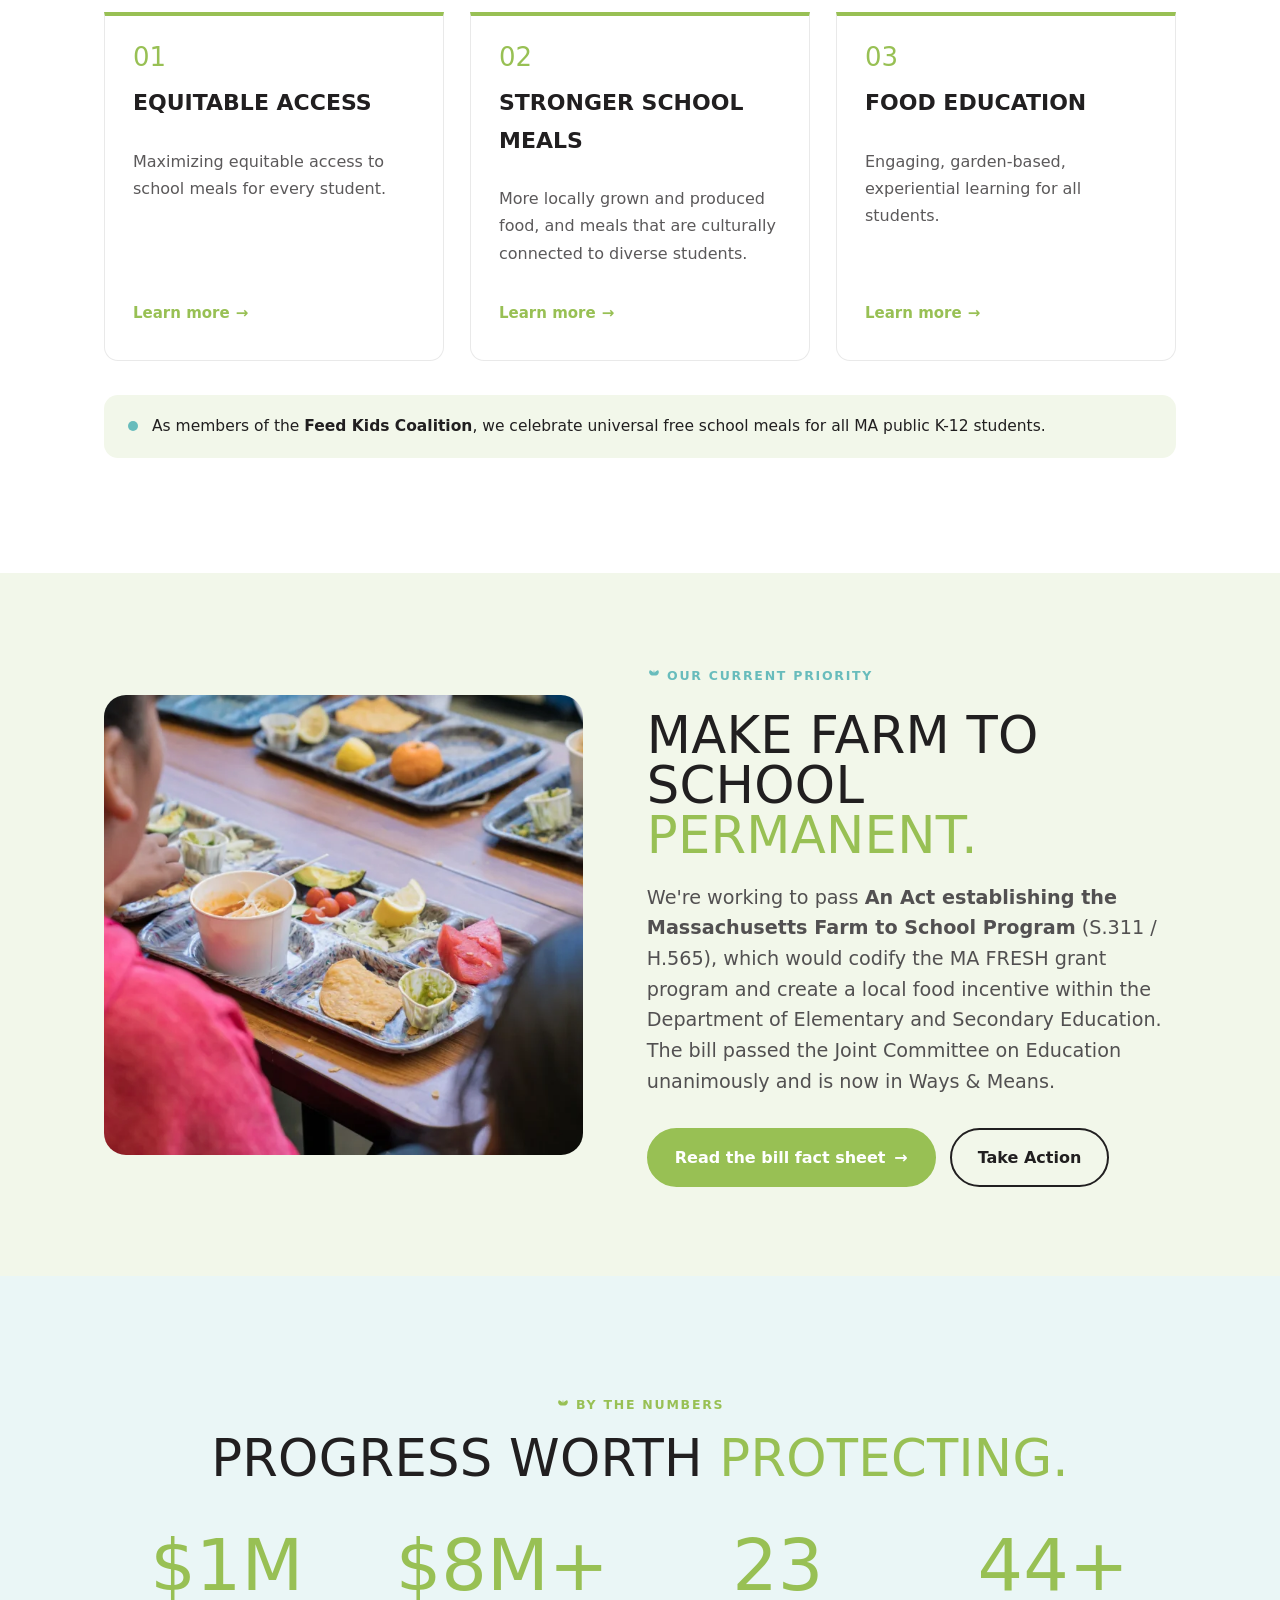
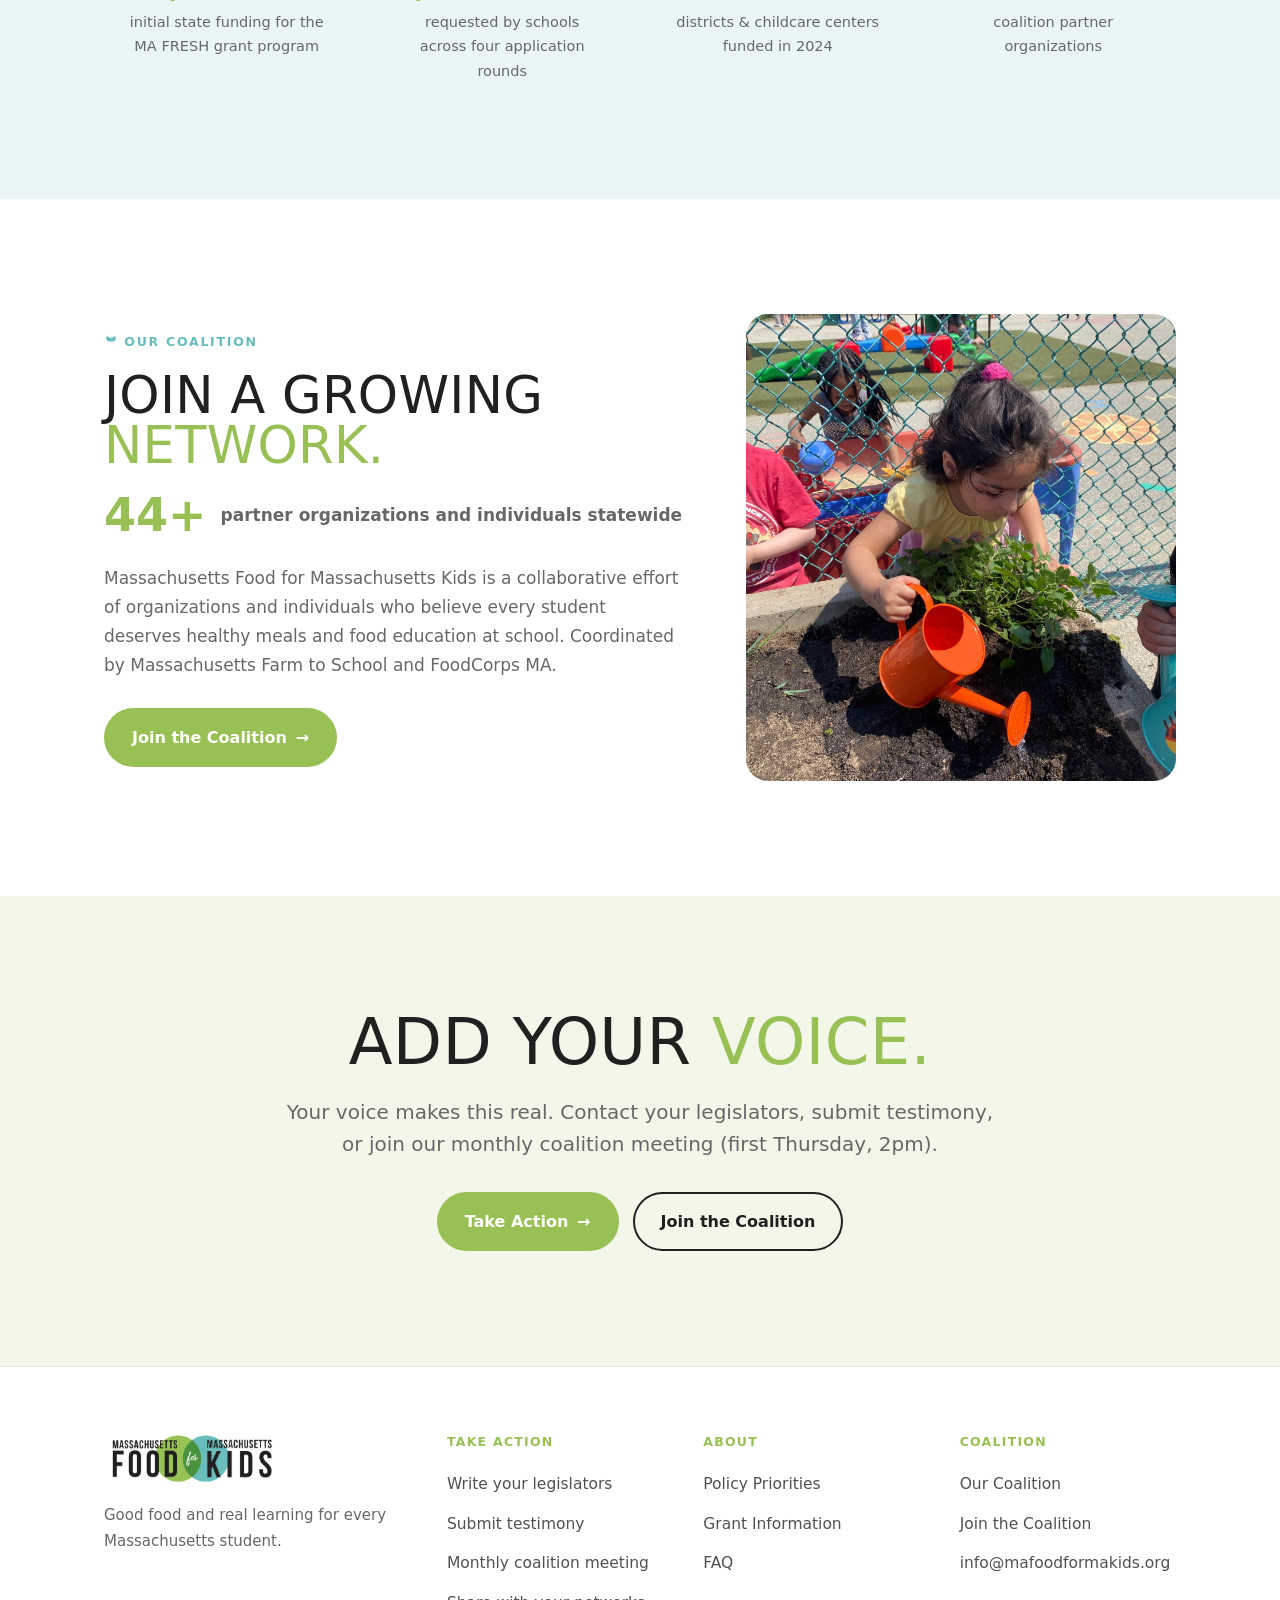
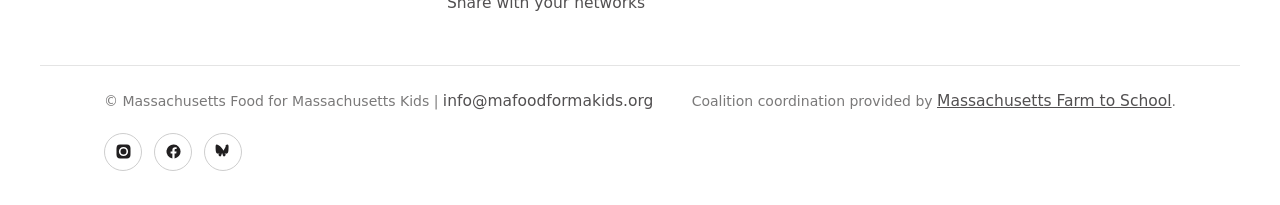
==== commit 32b405f5: "Restore home feature photo crop/radius and fix mobile overflow in coalition count - Re-add the sizin" ====
--- a/index.html
+++ b/index.html
@@ -47,6 +47,7 @@
 
 /* feature — photo left green band */
 .v5feature__grid{ display:grid; grid-template-columns: 0.95fr 1.05fr; gap: clamp(32px,5vw,68px); align-items:center; padding-block: clamp(56px,7vw,96px); }
+.v5feature__media img{ width:100%; height: clamp(320px,38vw,460px); object-fit:cover; border-radius: var(--r-lg); }
 .v5feature .lede{ color: color-mix(in srgb,var(--ink) 78%, white); max-width: 50ch; }
 .v5feature em{ font-style:normal; font-weight:700; }
 .v5feature h2{ margin: 6px 0 22px; }
@@ -83,6 +84,7 @@
   .v5feature__media{ order:-1; }
   .v5stats{ grid-template-columns: 1fr 1fr; gap: 40px 24px; }
   .v5logowall{ grid-template-columns: repeat(2,1fr); }
+  .v5coal__count .muted{ white-space:normal; }
   .v5hero__scrim{ background: linear-gradient(180deg, rgba(16,28,13,.55) 0%, rgba(16,28,13,.82) 100%); }
 }
 
